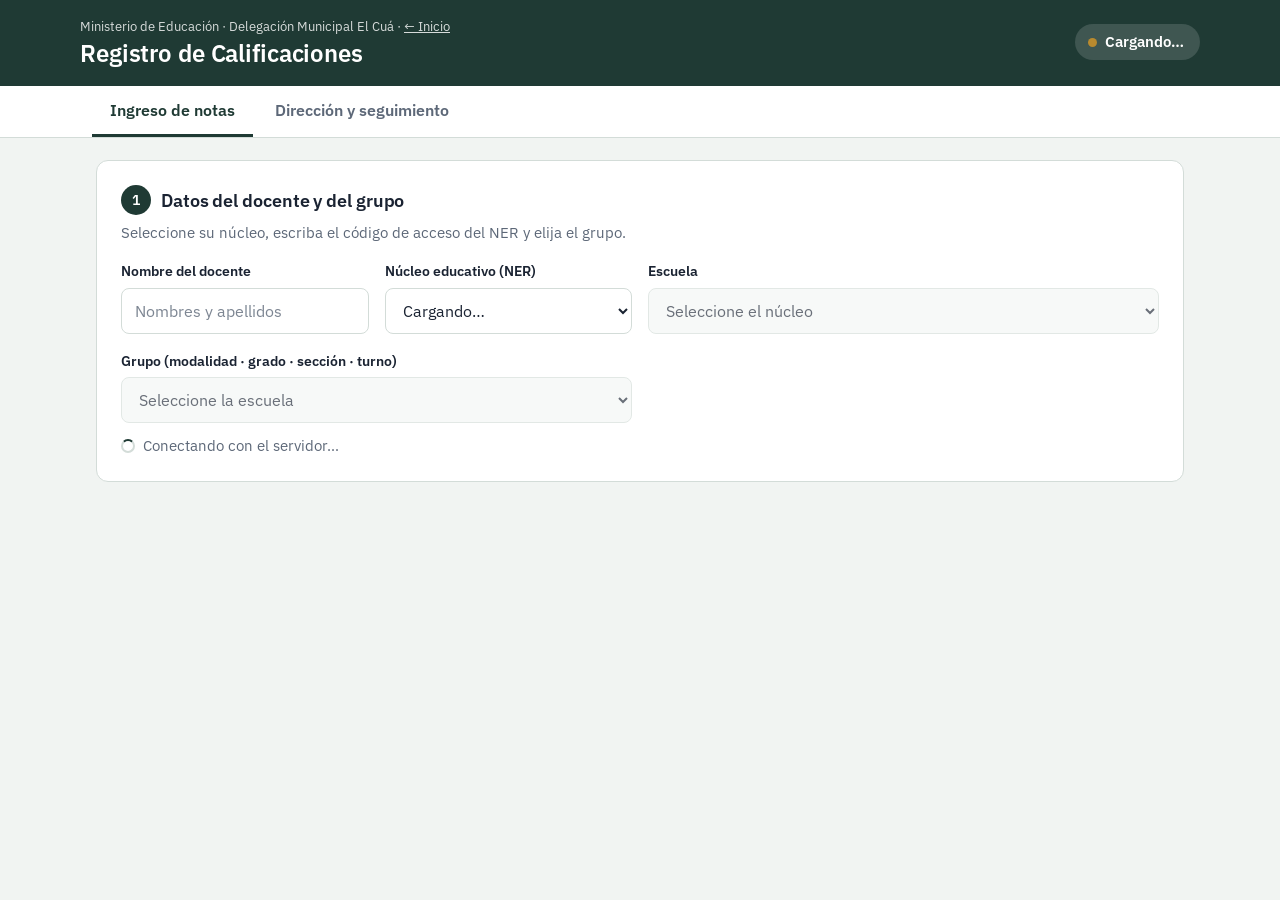
==== REGISTRO_NOTAS.html @ 8150e779 "Add files via upload" ====
<!DOCTYPE html>
<html lang="es">
<head>
<meta charset="UTF-8">
<meta name="viewport" content="width=device-width, initial-scale=1, viewport-fit=cover">
<title>Registro de Calificaciones</title>
<link rel="preconnect" href="https://fonts.googleapis.com">
<link rel="preconnect" href="https://fonts.gstatic.com" crossorigin>
<link href="https://fonts.googleapis.com/css2?family=IBM+Plex+Mono:wght@500;600&family=IBM+Plex+Sans:wght@400;500;600;700&display=swap" rel="stylesheet">
<link rel="stylesheet" href="tema.css">
<style>
  /* Los colores, botones, campos y tarjetas vienen de tema.css; aquí solo lo propio de esta página */
  nav.tabs{background:var(--card); border-bottom:1px solid var(--border); position:sticky; top:0; z-index:6;}
  nav.tabs .wrap{display:flex; gap:4px; padding:0 12px;}
  .tab{background:none; border:none; border-bottom:3px solid transparent; padding:12px 18px; min-height:var(--toque); font:inherit; font-size:1rem; font-weight:600;
       color:var(--muted); cursor:pointer; transition:color .15s ease, border-color .15s ease;}
  .tab:hover{color:var(--text);}
  .tab.on{color:var(--primary); border-bottom-color:var(--primary);}
  main{max-width:1120px; margin:0 auto; padding:22px 16px 80px;}
  .card-h{display:flex; justify-content:space-between; align-items:flex-start; gap:12px; flex-wrap:wrap; margin-bottom:16px;}
  .card h2{margin:0; font-size:1.15rem; font-weight:600; display:flex; align-items:center; gap:10px;}
  .paso{flex:none; display:inline-grid; place-items:center; width:30px; height:30px; border-radius:50%; background:var(--primary); color:var(--on-primary); font-size:.9rem; font-weight:600;}
  .sub{margin:6px 0 0; color:var(--muted); font-size:.95rem; max-width:70ch;}
  .grid{display:grid; grid-template-columns:repeat(auto-fit,minmax(230px,1fr)); gap:16px;}
  .span2, #boxEscuela{grid-column:span 2;}
  @media (max-width:640px){ .span2, #boxEscuela{grid-column:auto;} }
  .codigo{display:flex; gap:8px;}
  .codigo input{max-width:170px; font-family:var(--mono); letter-spacing:.2em; font-weight:600; text-align:center;}
  .info{margin-top:12px; font-size:.92rem; color:var(--muted); min-height:1em;}
  .barra-grupo{background:var(--primary-soft); border-left:4px solid var(--primary); border-radius:var(--radius-sm); padding:12px 16px; margin-bottom:14px; font-size:.98rem;}
  .barra-grupo b{font-weight:600;}

  /* Tabla de notas */
  .tablewrap{overflow-x:auto; -webkit-overflow-scrolling:touch; border:1px solid var(--border); border-radius:var(--radius-sm);}
  table.notas{width:100%; border-collapse:collapse; font-size:.9rem; table-layout:fixed;}
  table.notas col.c-n{width:42px;} table.notas col.c-name{width:250px;} table.notas col.c-g{width:78px;} table.notas col.c-p{width:70px;}
  table.notas thead th{background:var(--head); text-align:center; padding:10px 4px; border-bottom:1px solid var(--border); color:var(--muted);
    font-size:.74rem; font-weight:500; line-height:1.2; word-break:break-word; vertical-align:bottom;}
  table.notas thead th b{display:block; color:var(--text); font-size:.82rem; font-weight:700;}
  table.notas tbody td{padding:5px 4px; border-bottom:1px solid var(--line); text-align:center; vertical-align:middle; background:var(--card);}
  table.notas tbody tr:nth-child(even) td{background:var(--zebra);}
  table.notas tbody tr:hover td{background:var(--primary-soft);}
  .nombre-col{text-align:left !important; line-height:1.3; position:sticky; left:0; z-index:2; word-break:break-word; font-size:.9rem; font-weight:600; padding-left:8px !important;}
  .nombre-col span{color:var(--muted); font-weight:400;}
  thead th.nombre-col{z-index:3; text-align:left; background:var(--head) !important;}
  .num-col{color:var(--muted); font-size:.8rem; font-family:var(--mono);}
  .gi, .qs{display:block; width:100%; height:42px; margin:0; padding:0 2px; text-align:center; text-align-last:center; font-family:var(--mono); font-size:1rem; font-variant-numeric:tabular-nums;
    border:1.5px solid var(--border); border-radius:6px; background:var(--card); color:var(--text); -webkit-appearance:none; appearance:none; transition:border-color .15s ease, background .15s ease;}
  .gi:hover, .qs:hover{border-color:var(--primary);}
  .gi:focus, .qs:focus{outline:3px solid var(--primary-soft); outline-offset:0; border-color:var(--primary);}
  .gi.mod, .qs.mod{border-color:var(--gold); box-shadow:inset 0 -3px 0 var(--gold);}
  .gi.baja, .rv.baja{color:var(--danger); font-weight:700;}
  .gi.baja{background:var(--danger-bg); border-color:var(--danger);}
  .rv{display:inline-block; min-width:30px; font-family:var(--mono); font-weight:600;}
  .prom{font-family:var(--mono); font-weight:700;} .prom.baja{color:var(--danger);}
  .leyenda{display:flex; gap:18px; flex-wrap:wrap; font-size:.88rem; color:var(--muted); margin:0 0 12px;}
  .leyenda i{display:inline-block; width:16px; height:12px; border-radius:3px; vertical-align:-1px; margin-right:6px; border:1px solid var(--border);}
  @media (max-width:640px){
    .gi, .qs{font-size:16px; height:46px;}
    main{padding:14px 10px 70px;}
  }
  @media (max-width:600px){
    table.notas, table.notas thead, table.notas tbody, table.notas tr, table.notas td{display:block; width:auto;}
    table.notas col{display:none;}
    table.notas thead{position:absolute; left:-9999px; top:-9999px;}
    .tablewrap{border:none; overflow:visible;}
    table.notas tbody tr{border:1px solid var(--border); border-radius:var(--radius-sm); padding:12px 14px; margin-bottom:12px; background:var(--card);}
    table.notas tbody tr td{background:transparent !important;}
    table.notas tbody td{display:flex; justify-content:space-between; align-items:center; gap:10px; border:none; padding:6px 0; text-align:right;}
    table.notas tbody td::before{content:attr(data-label); font-weight:600; color:var(--muted); font-size:.85rem; text-align:left;}
    .nombre-col{position:static; padding:0 0 10px !important; margin-bottom:6px; border-bottom:1px solid var(--line) !important; font-size:1rem; display:block !important;}
    .nombre-col::before, .num-col{display:none !important;}
    .gi, .qs{width:130px;}
  }

  /* Barra de guardado: queda a la vista mientras se digita */
  .acciones{display:flex; justify-content:space-between; align-items:center; gap:12px; flex-wrap:wrap; position:sticky; bottom:0; z-index:5;
    margin:18px -24px 0; padding:14px 24px calc(14px + env(safe-area-inset-bottom,0px)); background:var(--card); border-top:1px solid var(--border);
    box-shadow:0 -8px 18px rgba(0,0,0,.06);}
  @media (max-width:640px){ .acciones{margin:16px -16px 0; padding:12px 16px calc(12px + env(safe-area-inset-bottom,0px));} .acciones .btn{flex:1;} }
  .fila{display:flex; gap:8px; flex-wrap:wrap; align-items:center;}
  .stats{display:grid; grid-template-columns:repeat(auto-fit,minmax(190px,1fr)); gap:12px; margin:18px 0;}
  .stat{background:var(--head); border:1px solid var(--border); border-left:4px solid var(--primary); border-radius:var(--radius-sm); padding:14px 16px;}
  .stat b{display:block; font-family:var(--mono); font-size:1.7rem; font-weight:600; line-height:1.15;}
  .stat span{font-size:.9rem; color:var(--muted);}
  .stat.clic{cursor:pointer; transition:border-color .15s ease;} .stat.clic:hover{border-color:var(--gold);}
  .stat.alerta{border-left-color:var(--gold);} .stat.alerta b{color:var(--warn);}
  .empty{padding:32px 12px; text-align:center; color:var(--muted); font-size:.98rem;}
  .spin{display:inline-block; width:14px; height:14px; border:2px solid var(--border); border-top-color:var(--primary); border-radius:50%;
    animation:g .7s linear infinite; vertical-align:-2px; margin-right:8px;}
  @keyframes g{to{transform:rotate(360deg)}}
  .lista{overflow-x:auto; border:1px solid var(--border); border-radius:var(--radius-sm); margin-top:12px;}
  .lista table{width:100%; border-collapse:collapse; font-size:.92rem;}
  .lista th{background:var(--head); text-align:left; padding:11px 12px; border-bottom:1px solid var(--border); color:var(--muted); font-size:.85rem; font-weight:600; white-space:nowrap;}
  .lista td{padding:12px; border-bottom:1px solid var(--line); vertical-align:middle;}
  .lista tr.clic{cursor:pointer;} .lista tr.clic:hover td{background:var(--primary-soft);}
  .bar{height:8px; background:var(--line); border-radius:4px; overflow:hidden; min-width:100px;}
  .bar i{display:block; height:100%; background:var(--primary); border-radius:4px;}
  .chip{font-size:.8rem; font-weight:600; padding:3px 10px; border-radius:999px; white-space:nowrap; border:1px solid;}
  .chip.ok{color:var(--ok); background:var(--ok-bg); border-color:transparent;}
  .chip.pend{color:var(--muted); border-color:var(--border);}
  .check{display:flex; align-items:center; gap:8px; font-size:.95rem; color:var(--muted); font-weight:500; margin:0;}
  .check input{width:20px; height:20px; min-height:0; accent-color:var(--primary);}
  .tag{font-style:normal; font-size:.74rem; font-weight:700; color:var(--warn); background:var(--warn-bg); border-radius:999px; padding:2px 8px; margin-left:6px; white-space:nowrap;}
  .lnk{background:none; border:none; color:var(--danger); font-size:.82rem; cursor:pointer; padding:0 0 0 6px; text-decoration:underline; font-family:inherit;}
  table.notas tbody tr.ag td{background:var(--warn-bg) !important;}
  table.notas tbody tr.ret td{background:var(--head) !important; color:var(--muted);}
  table.notas tbody tr.ret .nombre-col{text-decoration:line-through; text-decoration-color:var(--muted);}
  .tag.ret{color:var(--muted); background:var(--line); text-decoration:none; display:inline-block;}
  .lnk.ret{color:var(--primary);}
  .chip.gris{color:var(--muted); background:var(--line); border-color:transparent;}
  .chip.warn{color:var(--warn); background:var(--warn-bg); border-color:transparent;}
  .sub-h{margin:18px 0 6px; font-size:1rem; font-weight:600;}
  .agregar{margin-top:18px; border-top:1px solid var(--line); padding-top:16px;}
  .form-agregar{margin-top:12px; border:1px solid var(--border); border-radius:var(--radius-sm); padding:16px; background:var(--head);}
  .form-agregar .grid{grid-template-columns:repeat(auto-fit,minmax(170px,1fr));}
</style>
</head>
<body>
<div class="banda">
  <div class="wrap">
    <div>
      <small>Ministerio de Educación · Delegación Municipal El Cuá · <a href="index.html" style="color:inherit">← Inicio</a></small>
      <h1>Registro de Calificaciones</h1>
    </div>
    <div class="corte" id="corteBadge">Cargando…</div>
  </div>
</div>
<nav class="tabs">
  <div class="wrap">
    <button class="tab on" data-vista="docente">Ingreso de notas</button>
    <button class="tab" data-vista="direccion">Dirección y seguimiento</button>
  </div>
</nav>

<main>
  <!-- ================= DOCENTE ================= -->
  <section id="vistaDocente">
    <div class="card">
      <div class="card-h"><div><h2><span class="paso">1</span>Datos del docente y del grupo</h2>
        <p class="sub" id="subtitulo">Seleccione su núcleo, escriba el código de acceso del NER y elija el grupo.</p></div></div>
      <div class="grid">
        <div>
          <label for="docente">Nombre del docente</label>
          <input type="text" id="docente" placeholder="Nombres y apellidos" autocomplete="name">
        </div>
        <div>
          <label for="nucleo">Núcleo educativo (NER)</label>
          <select id="nucleo"><option value="">Cargando…</option></select>
        </div>
        <div id="boxCodigo" hidden>
          <label for="codigo">Código de acceso del NER</label>
          <div class="codigo">
            <input type="password" id="codigo" inputmode="numeric" autocomplete="off" maxlength="12">
            <button class="btn" id="btnCodigo">Entrar</button>
          </div>
        </div>
        <div id="boxEscuela">
          <label for="escuela">Escuela</label>
          <select id="escuela" disabled><option value="">Seleccione el núcleo</option></select>
        </div>
        <div class="span2">
          <label for="grupo">Grupo (modalidad · grado · sección · turno)</label>
          <select id="grupo" disabled><option value="">Seleccione la escuela</option></select>
        </div>
      </div>
      <div class="info" id="loadmsg"></div>
    </div>

    <div class="card" id="tablaCard" hidden>
      <div class="card-h"><div><h2><span class="paso">2</span>Calificaciones</h2>
        <p class="sub">Puede volver a este grupo y modificar las notas cuando lo necesite. Solo se guardan las casillas que usted cambie.</p></div></div>
      <div class="msg warn" id="avisoCerrado" hidden>El registro de notas de este NER está cerrado. Puede ver las notas, pero no modificarlas. Para cambiar algo, comuníquese con estadística municipal.</div>
      <div class="barra-grupo" id="resumenGrupo"></div>
      <div class="leyenda"><span><i style="border-color:var(--warn);box-shadow:inset 0 -2px 0 var(--warn)"></i>Cambio sin guardar</span><span><i style="background:var(--danger-bg);border-color:var(--danger)"></i>Nota menor a 60</span><span><i style="background:var(--warn-bg)"></i>Estudiante agregado (no está en el padrón)</span><span><i style="background:var(--line)"></i>Retirado</span><span>Enter: pasar al siguiente estudiante</span></div>
      <div id="tablaDocente"></div>
      <div class="acciones">
        <span class="muted" id="statusText"></span>
        <div class="fila"><button class="btn sec" id="btnPdf">Descargar PDF</button><button class="btn" id="btnGuardar">Guardar notas</button></div>
      </div>
      <div id="saveMsg"></div>
      <div class="form-agregar" id="formRetiro" hidden>
        <h2 style="font-size:.95rem;margin:0 0 4px;">Retirar estudiante: <span id="retNombre"></span></h2>
        <p class="sub" style="margin:0 0 12px;">Solo se puede retirar a estudiantes sin notas en este corte. El retiro queda registrado para estadística con la fecha y hora del sistema.</p>
        <div class="grid">
          <div><label for="retCausa">Causa de retiro *</label><select id="retCausa"></select></div>
          <div><label for="retFecha">Fecha de retiro *</label><input type="date" id="retFecha"></div>
          <div><label>Fecha y hora de registro</label><input type="text" id="retAhora" disabled></div>
        </div>
        <div class="fila" style="margin-top:12px;">
          <button class="btn sm" id="btnConfirmarRetiro">Confirmar retiro</button>
          <button class="btn sec sm" id="btnCancelarRetiro">Cancelar</button>
        </div>
        <div id="retiroMsg"></div>
      </div>
      <div class="agregar">
        <button class="btn sec sm" id="btnMostrarAgregar">Agregar estudiante que no aparece en la lista</button>
        <div class="form-agregar" id="formAgregar" hidden>
          <p class="sub" style="margin:0 0 12px;">Use esta opción solo si el estudiante asiste a este grupo y no aparece en el padrón. No necesita código de persona: estadística lo anota al imprimir. Se guarda de inmediato y luego puede digitar sus notas en la tabla.</p>
          <div class="grid">
            <div><label for="nN1">Nombre 1 *</label><input type="text" id="nN1" autocomplete="off"></div>
            <div><label for="nN2">Nombre 2</label><input type="text" id="nN2" autocomplete="off"></div>
            <div><label for="nA1">Apellido 1 *</label><input type="text" id="nA1" autocomplete="off"></div>
            <div><label for="nA2">Apellido 2</label><input type="text" id="nA2" autocomplete="off"></div>
          </div>
          <div class="fila" style="margin-top:12px;">
            <button class="btn sm" id="btnAgregar">Agregar al grupo</button>
            <button class="btn sec sm" id="btnCancelarAgregar">Cancelar</button>
          </div>
          <div id="agregarMsg"></div>
        </div>
      </div>
    </div>
  </section>

  <!-- ================= DIRECCIÓN ================= -->
  <section id="vistaDireccion" hidden>
    <div class="card" id="loginCard">
      <div class="card-h"><div><h2>Acceso de dirección y estadística</h2>
        <p class="sub">Cada director consulta el avance y las notas de las escuelas de su núcleo.</p></div></div>
      <div class="grid" style="max-width:460px;">
        <div><label for="adminUser">Usuario</label><input type="text" id="adminUser" autocomplete="username" autocapitalize="none"></div>
        <div><label for="adminPass">Contraseña</label><input type="password" id="adminPass" autocomplete="current-password"></div>
      </div>
      <div class="fila" style="margin-top:14px;">
        <button class="btn" id="btnLogin">Entrar</button>
        <span class="muted" id="loginMsg"></span>
      </div>
    </div>

    <div id="panel" hidden>
      <div class="card">
        <div class="card-h">
          <div><h2 id="panelTitulo">Avance de digitación</h2><p class="sub" id="panelSub"></p></div>
          <div class="fila">
            <button class="btn sec sm" id="btnPermisos" hidden>Periodo y permisos</button>
            <button class="btn sec sm" id="btnMatricula" hidden>Cargar matrícula</button>
            <button class="btn sec sm" id="btnClaves" hidden>Claves de los NER</button>
            <button class="btn sec sm" id="btnRefrescar">Actualizar</button>
            <button class="btn sec sm" id="btnLogout">Cerrar sesión</button>
          </div>
        </div>
        <div class="grid">
          <div><label for="fAnio">Año</label>
            <select id="fAnio"><option value="2026">2026</option><option value="2027">2027</option><option value="2028">2028</option></select></div>
          <div><label for="fCorte">Corte</label>
            <select id="fCorte"><option value="I">I Corte</option><option value="II">II Corte</option><option value="III">III Corte</option><option value="IV">IV Corte</option></select></div>
          <div><label for="fNucleo">Núcleo</label><select id="fNucleo"></select></div>
          <div><label for="fEscuela">Escuela</label><select id="fEscuela"></select></div>
        </div>
        <div class="stats" id="stats"></div>
        <div class="fila">
          <button class="btn" id="btnPadron">Descargar notas (Excel)</button>
          <label class="check"><input type="checkbox" id="chkPendientes"> Incluir grupos pendientes en blanco</label>
          <span class="muted" id="exportMsg"></span>
        </div>
        <div class="lista" id="listaPanel"><p class="empty">Cargando…</p></div>
      </div>

      <div class="card" id="agregadosCard" hidden>
        <div class="card-h">
          <div><h2>Estudiantes agregados por docentes</h2><p class="sub">No aparecen en el padrón oficial. Verifique cada caso y, si corresponde, actualice el padrón en el SIGEE.</p></div>
          <button class="btn sec sm" id="btnCerrarAg">Cerrar</button>
        </div>
        <div class="lista" id="listaAgregados"></div>
      </div>

      <div class="card" id="retiradosCard" hidden>
        <div class="card-h">
          <div><h2>Estudiantes retirados</h2><p class="sub">Incluye los retiros registrados en esta página y, si está conectada, en la página de retiros.</p></div>
          <button class="btn sec sm" id="btnCerrarRet">Cerrar</button>
        </div>
        <div class="lista" id="listaRetirados"></div>
      </div>

      <div class="card" id="permisosCard" hidden>
        <div class="card-h">
          <div><h2>Periodo de trabajo y permisos</h2><p class="sub">Elija el corte y el año que van a digitar los docentes, y quién puede registrar notas. Al bloquear un NER, sus docentes pueden ver sus notas pero ya no modificarlas.</p></div>
          <button class="btn sec sm" id="btnCerrarPermisos">Cerrar</button>
        </div>
        <h3 class="sub-h">Corte y año de trabajo</h3>
        <p class="muted" id="periodoActual"></p>
        <div class="fila">
          <div><label for="pCorte">Corte</label><select id="pCorte"><option value="I">I Corte</option><option value="II">II Corte</option><option value="III">III Corte</option><option value="IV">IV Corte</option></select></div>
          <div><label for="pAnio">Año</label><select id="pAnio"><option value="2026">2026</option><option value="2027">2027</option><option value="2028">2028</option></select></div>
          <div style="align-self:flex-end"><button class="btn" id="btnActivar">Activar este periodo</button></div>
        </div>
        <div id="periodoMsg"></div>
        <h3 class="sub-h">Quién puede registrar notas</h3>
        <div class="fila"><button class="btn sec sm" id="btnAbrirTodos">Permitir a todos los NER</button><button class="btn sec sm" id="btnBloquearTodos">Bloquear a todos los NER</button></div>
        <div class="lista" id="listaPermisos"></div>
      </div>

      <div class="card" id="matriculaCard" hidden>
        <div class="card-h">
          <div><h2>Cargar matrícula desde Excel</h2><p class="sub">Suba el Excel de matrícula (el que baja del SIGEE o el de la hoja MA). Elija a qué año y corte pertenece, revise el resumen y cárguelo. No toca las notas ya registradas.</p></div>
          <button class="btn sec sm" id="btnCerrarMatricula">Cerrar</button>
        </div>
        <div class="fila">
          <div><label for="mAnio">Año</label><select id="mAnio"><option value="2026">2026</option><option value="2027">2027</option><option value="2028">2028</option></select></div>
          <div><label for="mCorte">Corte</label><select id="mCorte"><option value="I">I Corte</option><option value="II">II Corte</option><option value="III">III Corte</option><option value="IV">IV Corte</option></select></div>
          <div><label for="mArchivo">Archivo Excel (.xlsx)</label><input type="file" id="mArchivo" accept=".xlsx"></div>
        </div>
        <div id="matriculaInfo"></div>
        <div class="fila" style="margin-top:12px"><button class="btn" id="btnSubirMatricula" hidden>Cargar a la base de datos</button></div>
      </div>

      <div class="card" id="clavesCard" hidden>
        <div class="card-h">
          <div><h2>Claves de los NER</h2><p class="sub">Cada NER tiene una sola clave: la usan sus docentes para digitar notas y su director para ver el avance. Al cambiarla, las dos entradas usan la nueva (puede tardar hasta 30 segundos). Entre 4 y 20 letras o números, sin espacios.</p></div>
          <button class="btn sec sm" id="btnCerrarClaves">Cerrar</button>
        </div>
        <div class="lista" id="listaClaves"></div>
      </div>

      <div class="card" id="detalleCard" hidden>
        <div class="card-h">
          <div><h2 id="detalleTitulo"></h2><p class="sub" id="detalleResumen"></p></div>
          <div class="fila" id="detalleBotones"></div>
        </div>
        <div id="tablaDetalle"></div>
        <div id="detalleMsg"></div>
      </div>
    </div>
  </section>
</main>

<script>
(function(){
'use strict';
// ============================================================
//  URL del Apps Script (Implementar > Aplicación web, termina en /exec)
// ============================================================
const API_URL = 'https://yujtvrmgppjbzafckqml.supabase.co/functions/v1/api';

// ============================================================
//  Utilidades
// ============================================================
const el = id => document.getElementById(id);
const esc = s => String(s == null ? '' : s).replace(/[&<>"']/g, c => ({'&':'&amp;','<':'&lt;','>':'&gt;','"':'&quot;',"'":'&#39;'}[c]));
const norm = s => String(s || '').normalize('NFD').replace(/[̀-ͯ]/g, '').toUpperCase().trim();
const spin = t => `<span class="spin"></span>${esc(t)}`;
const fechaTxt = ms => ms ? new Date(ms).toLocaleString('es-NI', {day:'2-digit', month:'2-digit', year:'numeric', hour:'2-digit', minute:'2-digit'}) : '';
const LS = {
  get(k){ try{ return JSON.parse(localStorage.getItem(k)); }catch(e){ return null; } },
  set(k, v){
    try{ localStorage.setItem(k, JSON.stringify(v)); }
    catch(e){
      try{ Object.keys(localStorage).filter(x => x.indexOf('rdc_esc_') === 0).forEach(x => localStorage.removeItem(x));
           localStorage.setItem(k, JSON.stringify(v)); }catch(e2){}
    }
  },
  del(k){ try{ localStorage.removeItem(k); }catch(e){} }
};
const SS = {
  get(k){ try{ return JSON.parse(sessionStorage.getItem(k)); }catch(e){ return null; } },
  set(k, v){ try{ sessionStorage.setItem(k, JSON.stringify(v)); }catch(e){} },
  del(k){ try{ sessionStorage.removeItem(k); }catch(e){} }
};

async function api(action, payload, intentos){
  intentos = intentos == null ? 1 : intentos;
  let res;
  try{
    res = await fetch(API_URL, {method:'POST', headers:{'Content-Type':'text/plain;charset=utf-8'},
      body: JSON.stringify(Object.assign({action}, payload || {}))});
  }catch(e){
    if (intentos > 0){ await new Promise(r => setTimeout(r, 1200)); return api(action, payload, intentos - 1); }
    throw new Error('Sin conexión a internet o el servidor no responde.');
  }
  const data = await res.json();
  if (data && data.error) throw new Error(data.error);
  return data;
}

function idGrupo(estab, prog, mod, niv, sec, turno){
  return [estab, prog, mod, niv, sec, turno].join('_').toLowerCase()
    .normalize('NFD').replace(/[̀-ͯ]/g, '').replace(/[^a-z0-9]+/g, '-').replace(/(^-|-$)/g, '');
}
function setOptions(sel, items, placeholder){
  sel.innerHTML = (placeholder != null ? `<option value="">${esc(placeholder)}</option>` : '') +
    items.map(o => `<option value="${esc(o.value)}">${esc(o.label)}</option>`).join('');
}

// ============================================================
//  Plan de estudios (CLASES_ACTUALIZADAS.xlsx)
//  I semestre = I y II corte · II semestre = III y IV corte
//  col = columna del padrón impreso donde se escribe la asignatura
// ============================================================
const MATERIAS = {
  MAT:{l:'Matemática', x:'MAT'}, LYL:{l:'Lengua y Literatura', x:'LYL'}, INGLES:{l:'Inglés', x:'INGLES'},
  EEFF:{l:'Educación Física', x:'EEFF', q:1},
  AEP:{l:'Aprender, Emprender, Prosperar', x:'AEP', q:1}, CMM:{l:'Conociendo mi Mundo', x:'CMM', q:1},
  CCNN:{l:'Ciencias Naturales', x:'CCNN'}, CCSS:{l:'Ciencias Sociales', x:'CCSS'},
  QUIMICA:{l:'Química', x:'QUIMICA'}, FISICA:{l:'Física', x:'FISICA'}, BIOLOGIA:{l:'Biología', x:'BIOLOGIA'},
  HIST:{l:'Historia', x:'HIST'}, GEOGRAFIA:{l:'Geografía', x:'GEOGRAFIA'}, SOCIOLOGIA:{l:'Sociología', x:'SOCIOLOGIA'},
  ECONOMIA:{l:'Economía', x:'ECONOMIA'}, FILO:{l:'Filosofía', x:'FILO'}, VP:{l:'Vocación Productiva', x:'VP'},
  TAC:{l:'Talleres de Arte y Cultura', x:'TAC', q:1}, CV:{l:'Creciendo en Valores', x:'CV', q:1},
  DDM:{l:'Derechos y Dignidad de las Mujeres', x:'DDM', q:1}, EMPPROS:{l:'Emprendo y Prospero', x:'EMP Y PROS', q:1},
  AFPT:{l:'AFTP', x:'AFTP'}, MEDAMB:{l:'Medio Ambiente', x:'MED AMB'},
  VAL:{l:'Valoración de los Aprendizajes', x:'VAL. APRENDI', q:1},
  // Bachillerato comunitario de JyA
  GEONIC:{l:'Geografía de Nicaragua', x:'GEO NIC', col:'GEOGRAFIA'}, HISNIC:{l:'Historia de Nicaragua', x:'HIST NIC', col:'HIST'},
  QUIMINO:{l:'Química Inorgánica', x:'QUIM INORG', col:'QUIMICA'}, GEOCONT:{l:'Geografía de los Continentes', x:'GEO CONT', col:'GEOGRAFIA'},
  HISUNIV:{l:'Historia Universal', x:'HIST UNIV', col:'HIST'}, QUIMORG:{l:'Química Orgánica', x:'QUIM ORG', col:'QUIMICA'},
  FIS1:{l:'Física I', x:'FISICA I', col:'FISICA'}, FIS2:{l:'Física II', x:'FISICA II', col:'FISICA'},
  FILOSOC:{l:'Filosofía y Sociología', x:'FILO Y SOC', col:'FILO'}
};
const W = s => s.split(' ');
const IGUAL = s => [W(s), W(s)];
const PLAN_ENCUENTRO = {
  SEPTIMO:[W('MAT LYL INGLES CCSS DDM EMPPROS'), W('MAT LYL CCNN CCSS DDM EMPPROS')],
  OCTAVO: [W('MAT LYL CCNN CCSS DDM EMPPROS'),   W('MAT LYL INGLES CCSS DDM EMPPROS')],
  NOVENO: [W('MAT LYL INGLES CCSS DDM EMPPROS'), W('MAT LYL CCNN CCSS DDM EMPPROS')],
  DECIMO: [W('MAT LYL CCSS QUIMICA DDM EMPPROS'), W('MAT LYL INGLES FISICA DDM EMPPROS')],
  UNDECIMO:[W('MAT LYL INGLES BIOLOGIA DDM EMPPROS'), W('MAT LYL CCSS FISICA DDM EMPPROS')]
};
const CAMPO_BASICA = [W('MAT LYL INGLES CCNN GEOGRAFIA VP TAC DDM'), W('MAT LYL INGLES HIST VP TAC DDM')];
const PLAN_CAMPO = {
  SEPTIMO:CAMPO_BASICA, OCTAVO:CAMPO_BASICA, NOVENO:CAMPO_BASICA,
  DECIMO:  [W('MAT LYL INGLES QUIMICA GEOGRAFIA VP DDM'),  W('MAT LYL INGLES FISICA ECONOMIA VP DDM')],
  UNDECIMO:[W('MAT LYL INGLES BIOLOGIA SOCIOLOGIA VP DDM'), W('MAT LYL INGLES FISICA FILO VP DDM')]
};
const PLAN_REGULAR = {
  SEPTIMO:IGUAL('MAT LYL INGLES EEFF AEP CCNN CCSS TAC CV DDM'),
  OCTAVO: IGUAL('MAT LYL INGLES EEFF AEP CCNN CCSS TAC CV DDM'),
  NOVENO: IGUAL('MAT LYL INGLES EEFF AEP CCNN CCSS TAC CV DDM'),
  DECIMO: IGUAL('MAT LYL INGLES EEFF AEP CCSS QUIMICA FISICA CV DDM'),
  UNDECIMO:IGUAL('MAT LYL INGLES EEFF AEP CCSS FISICA BIOLOGIA CV DDM')
};
const PRIM_BASICA = 'MAT LYL INGLES EEFF AEP CCNN CCSS TAC CV DDM';
const PLAN_PRIMARIA = {
  PRIMERO:[W('MAT LYL INGLES EEFF AEP TAC CV DDM'), W('MAT LYL INGLES EEFF AEP CMM TAC CV DDM')],
  SEGUNDO:IGUAL('MAT LYL INGLES EEFF AEP CMM TAC CV DDM'),
  TERCERO:IGUAL(PRIM_BASICA), CUARTO:IGUAL(PRIM_BASICA), QUINTO:IGUAL(PRIM_BASICA), SEXTO:IGUAL(PRIM_BASICA),
  'III CICLO':IGUAL(PRIM_BASICA)                        // Primaria extraedad
};
const PLAN_COMUNITARIA = [W('MAT LYL CCNN DDM'), W('MAT LYL CCSS AFPT DDM')];   // I y II ciclo, y alfabetización
const PLAN_III_CICLO = {'GRUPO A':IGUAL('MAT LYL INGLES DDM'), 'GRUPO B':IGUAL('MAT LYL CCNN CCSS')};
const PLAN_IV_CICLO  = {'GRUPO A':IGUAL('MAT LYL INGLES DDM'), 'GRUPO B':IGUAL('MAT LYL QUIMICA FISICA BIOLOGIA ECONOMIA SOCIOLOGIA FILO')};
const PLAN_BACH = {
  '1ERO':[W('MAT LYL GEONIC CCNN INGLES DDM'), W('MAT LYL HISNIC QUIMINO INGLES DDM')],
  '2DO': [W('MAT LYL GEOCONT QUIMORG INGLES DDM'), W('MAT LYL HISUNIV FIS1 INGLES')],
  '3ERO':[W('MAT LYL GEOGRAFIA FIS2 INGLES'), W('MAT LYL FILOSOC BIOLOGIA INGLES')]
};
const NIV_BACH = {'1RO':'1ERO','1ERO':'1ERO','PRIMERO':'1ERO','2DO':'2DO','SEGUNDO':'2DO','3RO':'3ERO','3ERO':'3ERO','TERCERO':'3ERO'};

const ESCALA = ['AI','AF','AS','AA'];        // Aprendizaje Iniciado / en Formación / Satisfactorio / Avanzado
const ESCALA_PRE = ['AP','AA'];              // Aprendizaje en Proceso / Alcanzado

function tipoDe(mod){
  const m = norm(mod);
  if (m.indexOf('PREESCOLAR') >= 0 || m === 'EDUCACION TEMPRANA') return 'PRE';
  if (m === 'PRIMARIA COMUNITARIA JYA' || m === 'ALFABETIZACION') return 'COM';
  if (m.indexOf('PRIM') === 0) return 'PRIM';
  return 'SEC';
}
function esCuali(code, tipo, niv){
  if (tipo === 'PRE') return true;
  if (tipo === 'PRIM' && ['PRIMERO','SEGUNDO'].indexOf(norm(niv)) >= 0) return true;
  return !!(MATERIAS[code] && MATERIAS[code].q);
}
function planDe(mod, niv, corte){
  const tipo = tipoDe(mod), m = norm(mod), n = norm(niv);
  const sem = (corte === 'I' || corte === 'II') ? 0 : 1;
  let par;
  if (tipo === 'PRE') par = IGUAL('VAL');
  else if (tipo === 'COM') par = PLAN_COMUNITARIA;
  else if (tipo === 'PRIM') par = PLAN_PRIMARIA[n] || IGUAL(PRIM_BASICA);
  else if (m === 'III CICLO') par = PLAN_III_CICLO[n] || PLAN_III_CICLO['GRUPO A'];
  else if (m === 'IV CICLO') par = PLAN_IV_CICLO[n] || PLAN_IV_CICLO['GRUPO A'];
  else if (m === 'BACHILLERATO COMUNITARIO DE JYA') par = PLAN_BACH[NIV_BACH[n]] || PLAN_BACH['3ERO'];
  else if (m === 'SECUNDARIA EN EL CAMPO') par = PLAN_CAMPO[n] || PLAN_CAMPO.SEPTIMO;
  else if (m === 'SECUNDARIA REGULAR') par = PLAN_REGULAR[n] || PLAN_REGULAR.SEPTIMO;
  else par = PLAN_ENCUENTRO[n] || PLAN_ENCUENTRO.SEPTIMO;
  return planDeCodigos(par[sem], mod, niv);
}
function planDeCodigos(codes, mod, niv){
  const tipo = tipoDe(mod);
  const materias = codes.map(c => ({code:c, l:(MATERIAS[c] || {l:c}).l, x:(MATERIAS[c] || {x:c}).x, q:esCuali(c, tipo, niv)}));
  return {tipo, materias, escala: tipo === 'PRE' ? ESCALA_PRE : ESCALA, prom: materias.some(s => !s.q)};
}

const ORD_PROG = ['EDUCACION INICIAL','PRIMARIA','SECUNDARIA','EDUCACION ESPECIAL','ALFABETIZACION'];
const ORD_NIV = ['PRIMERO','SEGUNDO','TERCERO','CUARTO','QUINTO','SEXTO','I CICLO','II CICLO','III CICLO','SEPTIMO','OCTAVO','NOVENO','DECIMO','UNDECIMO','GRUPO A','GRUPO B','1ERO','1RO','2DO','3ERO','3RO','SIN NIVEL'];
const ORD_TURNO = ['MATUTINO','VESPERTINO','NOCTURNO','SABATINO','DOMINICAL'];
const idxOr = (arr, v) => { const i = arr.indexOf(norm(v)); return i < 0 ? 99 : i; };
function cmpGrupo(a, b){
  return idxOr(ORD_PROG, a.programa) - idxOr(ORD_PROG, b.programa) || String(a.modalidad).localeCompare(b.modalidad)
    || idxOr(ORD_NIV, a.nivel) - idxOr(ORD_NIV, b.nivel) || String(a.seccion).localeCompare(b.seccion)
    || idxOr(ORD_TURNO, a.turno) - idxOr(ORD_TURNO, b.turno);
}
// Orden alfabético por nombre: primer nombre, segundo nombre, apellidos
const claveEst = s => norm([s.n1, s.n2, s.a1, s.a2].join(' '));
const cmpEst = (a, b) => claveEst(a).localeCompare(claveEst(b), 'es');
const apellidos = s => [s.a1, s.a2].filter(Boolean).join(' ');
const nombres = s => [s.n1, s.n2].filter(Boolean).join(' ');
const grupoTxt = g => `${g.modalidad} · ${g.nivel} "${g.seccion}" · ${g.turno}`;

// ============================================================
//  Tabla de notas
// ============================================================
function promedio(plan, vals){
  const nums = plan.materias.filter(s => !s.q).map(s => parseFloat(vals[s.code])).filter(n => !isNaN(n));
  return nums.length ? Math.round(nums.reduce((a, b) => a + b, 0) / nums.length * 10) / 10 : '';
}

/** valores: {cp:{code:val}} (se modifica) · tocados: {cp:{code:val}} casillas cambiadas */
function renderNotas(cont, plan, estudiantes, valores, editable, onChange, tocados){
  const subs = plan.materias;
  tocados = tocados || {};
  let h = '<div class="tablewrap"><table class="notas"><colgroup><col class="c-n"><col class="c-name">' +
    '<col class="c-g">'.repeat(subs.length) + (plan.prom ? '<col class="c-p">' : '') + '</colgroup><thead><tr>' +
    '<th class="num-col">N.º</th><th class="nombre-col">Estudiante<br><span>Nombres y apellidos</span></th>' +
    subs.map(s => `<th title="${esc(s.l)}"><b>${esc(s.x === 'VAL. APRENDI' ? 'VAL' : s.x)}</b>${esc(s.l === s.x ? '' : s.l)}</th>`).join('') +
    (plan.prom ? '<th><b>PROM.</b></th>' : '') + '</tr></thead><tbody>';
  const opts = ['<option value="">—</option>'].concat(plan.escala.map(o => `<option>${o}</option>`)).join('');
  estudiantes.forEach((s, i) => {
    const v = valores[s.cp] || (valores[s.cp] = {});
    const t = tocados[s.cp] || {};
    const sinNotas = subs.every(sub => v[sub.code] == null || v[sub.code] === '');
    h += `<tr class="${s.ag ? 'ag' : ''}${s.ret ? ' ret' : ''}"><td class="num-col">${i + 1}</td><td class="nombre-col">${esc(nombres(s))} <span>${esc(apellidos(s))}</span>` +
      (s.ag ? `<em class="tag" title="Agregado por el docente; no está en el padrón">Agregado ${esc(cpAgregado(s.cp))}</em>${editable && onChange ? `<button class="lnk" data-quitar="${esc(s.cp)}">Quitar</button>` : ''}` : '') +
      (s.ret ? `<br><em class="tag ret">Retirado · ${esc(s.ret[0])} · ${esc(s.ret[1])}</em>` : '') +
      (!s.ret && !s.ag && editable && onChange ? `<button class="lnk ret" data-retirar="${esc(s.cp)}"${sinNotas ? '' : ' hidden'}>Retirar</button>` : '') + '</td>';
    if (s.ret){
      h += subs.map(sub => `<td data-label="${esc(sub.l)}"><span class="rv">—</span></td>`).join('') + (plan.prom ? '<td data-label="Promedio"></td>' : '') + '</tr>';
      return;
    }
    subs.forEach(sub => {
      const val = v[sub.code] == null ? '' : String(v[sub.code]);
      const baja = !sub.q && val !== '' && Number(val) < 60;
      const mod = sub.code in t ? ' mod' : '';
      h += `<td data-label="${esc(sub.l)}">`;
      if (!editable) h += `<span class="rv${baja ? ' baja' : ''}">${val === '' ? '—' : esc(val)}</span>`;
      else if (sub.q) h += `<select class="qs${mod}" data-cp="${esc(s.cp)}" data-c="${sub.code}">${opts.replace(`<option>${val}</option>`, `<option selected>${val}</option>`)}</select>`;
      else h += `<input class="gi${baja ? ' baja' : ''}${mod}" inputmode="numeric" maxlength="3" autocomplete="off" data-cp="${esc(s.cp)}" data-c="${sub.code}" value="${esc(val)}">`;
      h += '</td>';
    });
    if (plan.prom){
      const p = promedio(plan, v);
      h += `<td data-label="Promedio" class="prom${p !== '' && p < 60 ? ' baja' : ''}" data-p="${esc(s.cp)}">${p}</td>`;
    }
    h += '</tr>';
  });
  if (!estudiantes.length) h += `<tr><td colspan="${subs.length + 3}"><div class="empty">No hay estudiantes en este grupo.</div></td></tr>`;
  cont.innerHTML = h + '</tbody></table></div>';
  cont._ctx = {plan, valores, onChange, tocados};
  if (!cont._wired){
    cont._wired = true;
    const handler = e => {
      const t = e.target, ctx = cont._ctx;
      if (!t.dataset || !t.dataset.cp) return;
      if (t.classList.contains('gi')){
        let v = t.value.replace(/\D/g, '').slice(0, 3);
        if (v !== '' && Number(v) > 100) v = '100';
        if (v !== t.value) t.value = v;
        t.classList.toggle('baja', v !== '' && Number(v) < 60);
      }
      const cp = t.dataset.cp, c = t.dataset.c;
      (ctx.valores[cp] || (ctx.valores[cp] = {}))[c] = t.value;
      (ctx.tocados[cp] || (ctx.tocados[cp] = {}))[c] = t.value;
      t.classList.add('mod');
      const br = cont.querySelector(`[data-retirar="${CSS.escape(cp)}"]`);
      if (br) br.hidden = ctx.plan.materias.some(sb => { const x = ctx.valores[cp][sb.code]; return x != null && x !== ''; });
      if (ctx.plan.prom){
        const pc = cont.querySelector(`td[data-p="${CSS.escape(cp)}"]`);
        if (pc){ const p = promedio(ctx.plan, ctx.valores[cp]); pc.textContent = p; pc.classList.toggle('baja', p !== '' && p < 60); }
      }
      if (ctx.onChange) ctx.onChange();
    };
    cont.addEventListener('input', handler);
    cont.addEventListener('change', e => { if (e.target.tagName === 'SELECT') handler(e); });
    // Enter o flechas: siguiente estudiante en la misma asignatura
    cont.addEventListener('keydown', e => {
      const t = e.target;
      if (!t.dataset || !t.dataset.c) return;
      const abajo = e.key === 'Enter' || (e.key === 'ArrowDown' && t.tagName === 'INPUT');
      const arriba = e.key === 'ArrowUp' && t.tagName === 'INPUT';
      if (!abajo && !arriba) return;
      const col = [...cont.querySelectorAll(`[data-c="${t.dataset.c}"]`)];
      const sig = col[col.indexOf(t) + (abajo ? 1 : -1)];
      if (sig){ e.preventDefault(); sig.focus(); if (sig.select) sig.select(); }
    });
  }
}
const contarTocados = t => Object.values(t || {}).reduce((a, o) => a + Object.keys(o).length, 0);
function contarVacios(plan, estudiantes, valores){
  let n = 0;
  estudiantes.filter(s => !s.ret).forEach(s => plan.materias.forEach(sub => { const v = (valores[s.cp] || {})[sub.code]; if (v == null || v === '') n++; }));
  return n;
}
function docAValores(doc, retirados){
  const valores = {};
  retirados = retirados || doc.retirados || {};
  const est = (doc.e || []).map(r => {
    valores[r[0]] = {};
    (doc.m || []).forEach((c, i) => { const v = (r[5] || [])[i]; valores[r[0]][c] = v == null ? '' : v; });
    return {cp:r[0], n1:r[1], n2:r[2], a1:r[3], a2:r[4], ag:(doc.a || []).indexOf(r[0]) >= 0, ret:(doc.a || []).indexOf(r[0]) >= 0 ? null : (retirados[r[0]] || null)};
  });
  return {est: est.sort(cmpEst), valores};
}

// ============================================================
//  DOCENTE
// ============================================================
const D = {corte:'III', anio:'', v:null, centros:[], esc:null, guardados:{}, guardProm:null, retirados:{}, causas:[], retCp:null,
  grupo:null, plan:null, est:[], valores:{}, tocados:{}, token:0, guardando:false};
const nucleoSel = el('nucleo'), escuelaSel = el('escuela'), grupoSel = el('grupo');
const codigos = () => LS.get('rdc_codigos') || {};
const codigoDe = nuc => codigos()[nuc] || '';

el('docente').value = LS.get('rdc_docente') || '';
el('docente').addEventListener('change', () => LS.set('rdc_docente', el('docente').value.trim()));

function aplicarInit(d){
  D.v = d.v; D.corte = d.corte; D.anio = d.anio; D.centros = d.centros || []; D.causas = d.causas || [];
  el('corteBadge').textContent = `${D.corte} Corte · ${D.anio}`;
  el('subtitulo').textContent = `Digitación del ${D.corte} corte (${['I','II'].indexOf(D.corte) >= 0 ? 'I' : 'II'} semestre). Seleccione su núcleo, escriba el código de acceso del NER y elija el grupo.`;
  const previo = nucleoSel.value || (LS.get('rdc_ult') || {}).nucleo || '';
  const nucleos = [...new Set(D.centros.map(c => c.u).filter(Boolean))].sort();
  setOptions(nucleoSel, nucleos.map(n => ({value:n, label:n})), 'Seleccione…');
  if (nucleos.indexOf(previo) >= 0){ nucleoSel.value = previo; alCambiarNucleo(true); }
}

async function init(){
  const cache = LS.get('rdc_init');
  if (cache) aplicarInit(cache);
  else el('loadmsg').innerHTML = spin('Conectando con el servidor…');
  try{
    const d = await api('init');
    LS.set('rdc_init', d);
    if (!cache || cache.v !== d.v || cache.corte !== d.corte || (cache.centros || []).length !== d.centros.length) aplicarInit(d);
    if (!cache) el('loadmsg').textContent = '';
  }catch(e){
    el('loadmsg').innerHTML = `<span style="color:var(--danger)">${cache ? 'Se muestran los datos guardados en este equipo. ' : ''}No se pudo conectar: ${esc(e.message)}</span>`;
  }
}

function pedirCodigo(msg){
  el('boxCodigo').hidden = false; el('boxEscuela').hidden = true;
  escuelaSel.disabled = true; grupoSel.disabled = true;
  setOptions(grupoSel, [], 'Seleccione la escuela');
  el('codigo').value = '';
  el('loadmsg').innerHTML = msg ? `<span style="color:var(--danger)">${esc(msg)}</span>` : 'Escriba el código de acceso que le entregó la dirección de su NER.';
  ocultarTabla();
}

function alCambiarNucleo(restaurar){
  const nuc = nucleoSel.value;
  ocultarTabla();
  grupoSel.disabled = true; setOptions(grupoSel, [], 'Seleccione la escuela');
  if (!nuc){ el('boxCodigo').hidden = true; el('boxEscuela').hidden = false; escuelaSel.disabled = true; setOptions(escuelaSel, [], 'Seleccione el núcleo'); return; }
  if (!codigoDe(nuc)) return pedirCodigo();
  el('boxCodigo').hidden = true; el('boxEscuela').hidden = false; el('loadmsg').textContent = '';
  llenarEscuelas(restaurar);
}
nucleoSel.addEventListener('change', () => alCambiarNucleo(false));

async function verificarCodigo(){
  const nuc = nucleoSel.value, codigo = el('codigo').value.trim();
  if (!nuc || !codigo) return;
  el('btnCodigo').disabled = true; el('loadmsg').innerHTML = spin('Verificando código…');
  try{
    const r = await api('acceso', {nucleo:nuc, codigo});
    if (!r.ok){ el('loadmsg').innerHTML = '<span style="color:var(--danger)">Código incorrecto para este núcleo.</span>'; return; }
    const c = codigos(); c[nuc] = codigo; LS.set('rdc_codigos', c);
    alCambiarNucleo(false);
  }catch(e){ el('loadmsg').innerHTML = `<span style="color:var(--danger)">${esc(e.message)}</span>`; }
  finally{ el('btnCodigo').disabled = false; }
}
el('btnCodigo').addEventListener('click', verificarCodigo);
el('codigo').addEventListener('keydown', e => { if (e.key === 'Enter') verificarCodigo(); });

function codigoRechazado(){
  const nuc = nucleoSel.value, c = codigos(); delete c[nuc]; LS.set('rdc_codigos', c);
  pedirCodigo('El código de acceso cambió o no es válido. Escríbalo de nuevo.');
}

function llenarEscuelas(restaurar){
  const nuc = nucleoSel.value;
  const lista = D.centros.filter(c => c.u === nuc).sort((a, b) => a.n.localeCompare(b.n))
    .map(c => ({value:c.e, label:`${c.n} (${c.e})`}));
  setOptions(escuelaSel, lista, 'Seleccione…');
  escuelaSel.disabled = false;
  const ult = LS.get('rdc_ult') || {};
  if (restaurar && lista.some(o => o.value === ult.estab)){ escuelaSel.value = ult.estab; cargarEscuela(); }
  else if (lista.length === 1){ escuelaSel.value = lista[0].value; cargarEscuela(); }
}
escuelaSel.addEventListener('change', cargarEscuela);

function cargarEscuela(){
  const estab = escuelaSel.value, nuc = nucleoSel.value;
  const tok = ++D.token;
  ocultarTabla();
  D.esc = null; D.guardados = {}; D.guardProm = null; D.retirados = {};
  if (!estab){ grupoSel.disabled = true; setOptions(grupoSel, [], 'Seleccione la escuela'); return; }
  LS.set('rdc_ult', {nucleo:nuc, estab});
  const cache = LS.get('rdc_esc_' + estab);
  if (cache && cache.v === D.v){ D.esc = cache; llenarGrupos(); el('loadmsg').innerHTML = spin('Consultando grupos con notas…'); }
  else { grupoSel.disabled = true; setOptions(grupoSel, [], 'Cargando…'); el('loadmsg').innerHTML = spin('Cargando estudiantes de la escuela…'); }

  D.cerrado = false;
  D.guardProm = api('escuela', {estab, corte:D.corte, codigo:codigoDe(nuc), v: cache ? cache.v : ''}).then(d => {
    if (tok !== D.token) return;
    if (d.datos){ D.esc = {estab, v:d.v, g:d.datos.g, s:d.datos.s}; LS.set('rdc_esc_' + estab, D.esc); }
    else if (!D.esc && cache) D.esc = cache;
    D.guardados = {};
    (d.guardados || []).forEach(m => D.guardados[m.id] = m);
    D.retirados = d.retirados || {};
    D.cerrado = !!d.cerrado;
    el('loadmsg').innerHTML = D.cerrado ? '<span style="color:var(--warn)">El registro de notas de su NER está cerrado: puede consultar las notas, pero no modificarlas.</span>' : '';
    llenarGrupos();
  }).catch(e => {
    if (tok !== D.token) return;
    if (/código de acceso/i.test(e.message)) return codigoRechazado();
    el('loadmsg').innerHTML = `<span style="color:var(--danger)">Error al cargar la escuela: ${esc(e.message)}</span>`;
    if (!D.esc) setOptions(grupoSel, [], 'Error: vuelva a seleccionar la escuela');
  });
}

function gruposEscuela(){
  if (!D.esc) return [];
  const cnt = D.esc.g.map(() => 0);
  D.esc.s.forEach(s => cnt[s[0]]++);
  return D.esc.g.map((g, i) => {
    const o = {gi:i, programa:g[0], modalidad:g[1], nivel:g[2], seccion:g[3], turno:g[4], n:cnt[i]};
    o.id = idGrupo(D.esc.estab, o.programa, o.modalidad, o.nivel, o.seccion, o.turno);
    return o;
  }).sort(cmpGrupo);
}

function llenarGrupos(){
  const prev = grupoSel.value;
  const lista = gruposEscuela();
  setOptions(grupoSel, lista.map(g => ({value:g.gi,
    label:`${grupoTxt(g)} (${g.n} est.)${D.guardados[g.id] ? '  — con notas' : ''}`})),
    lista.length ? `Seleccione… (${lista.length} grupos)` : 'Sin estudiantes en el padrón');
  grupoSel.disabled = !lista.length;
  if (prev !== '' && lista.some(g => String(g.gi) === prev)) grupoSel.value = prev;
  else if (lista.length === 1){ grupoSel.value = lista[0].gi; abrirGrupo(); }
}
grupoSel.addEventListener('change', () => {
  if (D.grupo && contarTocados(D.tocados)) LS.set(`rdc_borrador_${D.corte}_${D.grupo.id}`, D.tocados);
  abrirGrupo();
});

function ocultarTabla(){ el('tablaCard').hidden = true; D.grupo = null; D.tocados = {}; }

async function abrirGrupo(){
  const gi = grupoSel.value;
  if (gi === '' || !D.esc){ ocultarTabla(); return; }
  const g = gruposEscuela().find(x => String(x.gi) === gi);
  D.grupo = g; D.tocados = {};
  D.plan = planDe(g.modalidad, g.nivel, D.corte);
  D.est = D.esc.s.filter(s => s[0] === g.gi).map(s => ({cp:s[1], n1:s[2], n2:s[3], a1:s[4], a2:s[5]})).sort(cmpEst);
  el('tablaCard').hidden = false;
  el('resumenGrupo').innerHTML = `<b>${esc(grupoTxt(g))}</b> · ${esc(g.programa)} · ${D.est.length} estudiante${D.est.length === 1 ? '' : 's'} · ${D.plan.materias.length} asignatura${D.plan.materias.length === 1 ? '' : 's'}`;
  el('saveMsg').innerHTML = ''; el('statusText').textContent = '';
  el('btnGuardar').disabled = true; cerrarAgregar(); cerrarRetiro();
  el('tablaDocente').innerHTML = `<div class="empty">${spin('Cargando notas del grupo…')}</div>`;

  if (D.guardProm){ try{ await D.guardProm; }catch(e){} }
  if (D.grupo !== g) return;
  D.valores = {};
  if (D.guardados[g.id]){
    let doc = null;
    try{ doc = (await api('grupo', {corte:D.corte, id:g.id, codigo:codigoDe(nucleoSel.value)})).doc; }
    catch(e){
      if (/código de acceso/i.test(e.message)) return codigoRechazado();
      el('tablaDocente').innerHTML = `<div class="msg err">No se pudieron cargar las notas guardadas: ${esc(e.message)}</div>`;
      return;
    }
    if (D.grupo !== g) return;
    if (doc){ aplicarDoc(doc); D.guardados[g.id] = Object.assign(D.guardados[g.id], {docente:doc.docente, actualizado:doc.actualizado}); }
  }
  D.tocados = LS.get(`rdc_borrador_${D.corte}_${g.id}`) || {};
  pintarTabla();
  el('btnGuardar').disabled = !!D.cerrado;
  if (contarTocados(D.tocados)) el('saveMsg').innerHTML = '<div class="msg warn">Se recuperaron cambios que no se habían guardado en este equipo. Revíselos y presione Guardar notas.</div>';
}

/** Toma las notas del registro y agrega a la lista los estudiantes que no vienen del padrón. */
function aplicarDoc(doc){
  const r = docAValores(doc, D.retirados);
  D.valores = r.valores;
  const enLista = {};
  D.est = D.est.filter(s => !s.ag);
  D.est.forEach(s => enLista[s.cp] = true);
  r.est.forEach(s => { if (!enLista[s.cp] && s.ag) D.est.push(s); });   // solo padrón actual + agregados
  D.est.sort(cmpEst);
}
function pintarTabla(){
  D.est.forEach(s => s.ret = D.retirados[s.cp] || null);
  Object.keys(D.tocados).forEach(cp => Object.keys(D.tocados[cp]).forEach(c => (D.valores[cp] || (D.valores[cp] = {}))[c] = D.tocados[cp][c]));
  renderNotas(el('tablaDocente'), D.plan, D.est, D.valores, !D.cerrado, alCambiarNotas, D.tocados);
  el('avisoCerrado').hidden = !D.cerrado; el('btnMostrarAgregar').hidden = !!D.cerrado;
  const nRet = D.est.filter(s => s.ret).length, nAct = D.est.length - nRet;
  el('resumenGrupo').innerHTML = `<b>${esc(grupoTxt(D.grupo))}</b> · ${esc(D.grupo.programa)} · ${nAct} estudiante${nAct === 1 ? '' : 's'} activo${nAct === 1 ? '' : 's'}${nRet ? ` · ${nRet} retirado${nRet === 1 ? '' : 's'}` : ''} · ${D.plan.materias.length} asignatura${D.plan.materias.length === 1 ? '' : 's'}`;
  actualizarEstado();
}

// ---- Descargar en PDF las notas del grupo que se ven en pantalla ----
let _pdf = null;
function cargarPDF(){
  if (window.jspdf && window.jspdf.jsPDF.API.autoTable) return Promise.resolve();
  const cargar = src => new Promise((ok, fail) => {
    const s = document.createElement('script'); s.src = src; s.onload = ok;
    s.onerror = () => fail(new Error('No se pudo cargar el generador de PDF. Revise su conexión.'));
    document.head.appendChild(s);
  });
  return _pdf || (_pdf = cargar('https://cdnjs.cloudflare.com/ajax/libs/jspdf/2.5.1/jspdf.umd.min.js')
    .then(() => cargar('https://cdnjs.cloudflare.com/ajax/libs/jspdf-autotable/3.8.2/jspdf.plugin.autotable.min.js'))
    .catch(e => { _pdf = null; throw e; }));
}
el('btnPdf').addEventListener('click', async () => {
  const b = el('btnPdf'), tabla = document.querySelector('#tablaDocente table.notas');
  if (!D.grupo || !tabla) return;
  b.disabled = true; b.textContent = 'Preparando PDF…';
  try{
    await cargarPDF();
    const pdf = new window.jspdf.jsPDF({orientation:'landscape', unit:'pt', format:'letter'});
    const texto = c => c.textContent.replace(/\s+/g, ' ').trim();
    const cab = ['N.º', 'Estudiante'].concat(Array.from(tabla.tHead.rows[0].cells).slice(2).map(c => (c.querySelector('b') || c).textContent.trim()));
    const filas = Array.from(tabla.tBodies[0].rows).map((tr, i) => {
      const nom = tr.cells[1].cloneNode(true);
      nom.querySelectorAll('em, button').forEach(x => x.remove());
      const marca = tr.classList.contains('ret') ? ' (retirado)' : tr.classList.contains('ag') ? ' (agregado)' : '';
      return [String(i + 1), texto(nom) + marca].concat(Array.from(tr.cells).slice(2).map(td => { const c = td.querySelector('input, select'); return c ? c.value : texto(td); }));
    });
    const escuela = el('escuela').options[el('escuela').selectedIndex].text, grupo = texto(el('resumenGrupo'));
    pdf.setFontSize(14); pdf.text('Registro de calificaciones · ' + texto(el('corteBadge')), 40, 40);
    pdf.setFontSize(10);
    pdf.text(escuela, 40, 58); pdf.text(grupo, 40, 72);
    pdf.text('Docente: ' + (el('docente').value.trim() || '—') + ' · Descargado el ' + new Date().toLocaleString('es-NI'), 40, 86);
    pdf.autoTable({head:[cab], body:filas, startY:98, theme:'grid', styles:{fontSize:8, cellPadding:3, halign:'center'},
      headStyles:{fillColor:[31, 58, 52], textColor:255}, columnStyles:{0:{cellWidth:24}, 1:{halign:'left', cellWidth:170}},
      didParseCell: d => { if (d.section === 'body' && d.column.index > 1 && /^\d+$/.test(d.cell.raw) && Number(d.cell.raw) < 60){ d.cell.styles.textColor = [169, 58, 37]; d.cell.styles.fontStyle = 'bold'; } }});
    const pend = contarTocados(D.tocados);
    if (pend){ pdf.setFontSize(9); pdf.text('Incluye ' + pend + ' cambio(s) que todavía no se han guardado.', 40, pdf.lastAutoTable.finalY + 16); }
    pdf.save(('notas ' + escuela + ' ' + grupo).replace(/[^A-Za-z0-9ÁÉÍÓÚÑáéíóúñ ._-]+/g, ' ').replace(/\s+/g, ' ').trim().slice(0, 90) + '.pdf');
  }catch(e){
    el('saveMsg').innerHTML = `<div class="msg err">${esc(e.message)}</div>`;
  }finally{ b.disabled = false; b.textContent = 'Descargar PDF'; }
});

// ---- Agregar estudiante que no está en el padrón ----
const camposNuevo = ['nN1','nN2','nA1','nA2'];
el('btnMostrarAgregar').addEventListener('click', () => {
  el('formAgregar').hidden = false; el('btnMostrarAgregar').hidden = true; el('agregarMsg').innerHTML = ''; el('nN1').focus();
});
function cerrarAgregar(){
  el('formAgregar').hidden = true; el('btnMostrarAgregar').hidden = !!D.cerrado;
  camposNuevo.forEach(i => el(i).value = ''); el('btnAgregar').dataset.ok = ''; el('btnAgregar').textContent = 'Agregar al grupo';
}
el('btnCancelarAgregar').addEventListener('click', cerrarAgregar);
camposNuevo.forEach(i => el(i).addEventListener('input', () => { el('btnAgregar').dataset.ok = ''; el('btnAgregar').textContent = 'Agregar al grupo'; }));

async function guardarEnServidor(extra){
  const g = D.grupo;
  const r = await api('guardar', Object.assign({corte:D.corte, docente:el('docente').value.trim(), codigo:codigoDe(nucleoSel.value),
    grupo:{estab:D.esc.estab, programa:g.programa, modalidad:g.modalidad, nivel:g.nivel, seccion:g.seccion, turno:g.turno},
    materias:D.plan.materias.map(s => s.code), cambios:{}}, extra), 0);
  D.guardados[g.id] = {id:g.id, docente:r.doc.docente, actualizado:r.doc.actualizado};
  return r.doc;
}

el('btnAgregar').addEventListener('click', async () => {
  const msg = el('agregarMsg'), b = el('btnAgregar'), g = D.grupo;
  const v = id => el(id).value.trim().toUpperCase().replace(/\s+/g, ' ');
  const nuevo = {a1:v('nA1'), a2:v('nA2'), n1:v('nN1'), n2:v('nN2')};   // sin código de persona: estadística lo anota a mano al imprimir
  if (!nuevo.a1 || !nuevo.n1){ msg.innerHTML = '<div class="msg err">Escriba al menos el nombre 1 y el apellido 1.</div>'; return; }
  if (!el('docente').value.trim()){ msg.innerHTML = '<div class="msg err">Escriba su nombre en "Nombre del docente" (arriba) antes de agregar.</div>'; return; }
  const grupos = gruposEscuela();
  const dondeEsta = cp => { const s = D.esc.s.find(x => x[1] === cp); if (!s) return null; const gg = grupos.find(x => x.gi === s[0]); return gg ? grupoTxt(gg) : 'otro grupo'; };
  if (!b.dataset.ok){
    const clave = norm(nuevo.a1 + ' ' + nuevo.n1);
    const igualGrupo = D.est.find(s => norm(s.a1 + ' ' + s.n1) === clave);
    const igualEsc = !igualGrupo && D.esc.s.find(x => norm(x[4] + ' ' + x[2]) === clave);
    if (igualGrupo || igualEsc){
      b.dataset.ok = '1'; b.textContent = 'Sí, agregar de todos modos';
      const quien = igualGrupo ? `${nombres(igualGrupo)} ${apellidos(igualGrupo)} en este mismo grupo` :
        `${[igualEsc[2], igualEsc[3], igualEsc[4], igualEsc[5]].filter(Boolean).join(' ')} en el grupo ${dondeEsta(igualEsc[1])}`;
      msg.innerHTML = `<div class="msg warn">Ya existe un estudiante parecido: <b>${esc(quien)}</b>. Revise que no sea el mismo antes de agregarlo.</div>`;
      return;
    }
  }
  b.disabled = true; msg.innerHTML = `<div class="msg ok">${spin('Agregando…')}</div>`;
  try{
    const doc = await guardarEnServidor({nuevos:[nuevo]});
    if (D.grupo !== g) return;
    aplicarDoc(doc); pintarTabla(); llenarGrupos();
    cerrarAgregar();
    el('saveMsg').innerHTML = `<div class="msg ok">Se agregó a ${esc(nuevo.n1)} ${esc(nuevo.a1)} al grupo. Ya puede digitar sus notas en la tabla.</div>`;
  }catch(e){
    if (/código de acceso/i.test(e.message)) return codigoRechazado();
    msg.innerHTML = `<div class="msg err">No se agregó: ${esc(e.message)}</div>`;
  }finally{ b.disabled = false; }
});

el('tablaDocente').addEventListener('click', async e => {
  const b = e.target.closest('[data-quitar]');
  if (!b) return;
  const cp = b.dataset.quitar, g = D.grupo;
  if (!b.dataset.ok){ b.dataset.ok = '1'; b.textContent = '¿Quitar? Clic otra vez'; setTimeout(() => { if (b.isConnected){ b.dataset.ok = ''; b.textContent = 'Quitar'; } }, 4000); return; }
  b.disabled = true; b.textContent = 'Quitando…';
  try{
    const doc = await guardarEnServidor({quitar:[cp]});
    if (D.grupo !== g) return;
    delete D.tocados[cp];
    if (contarTocados(D.tocados)) LS.set(`rdc_borrador_${D.corte}_${g.id}`, D.tocados); else LS.del(`rdc_borrador_${D.corte}_${g.id}`);
    aplicarDoc(doc); pintarTabla();
    el('saveMsg').innerHTML = '<div class="msg ok">Estudiante quitado del grupo.</div>';
  }catch(err){
    b.disabled = false; b.textContent = 'Quitar';
    el('saveMsg').innerHTML = `<div class="msg err">No se pudo quitar: ${esc(err.message)}</div>`;
  }
});

// ---- Retiro de estudiantes ----
const hoyISO = () => { const d = new Date(); d.setMinutes(d.getMinutes() - d.getTimezoneOffset()); return d.toISOString().slice(0, 10); };
let tReloj = null;
function abrirRetiro(cp){
  const st = D.est.find(x => x.cp === cp);
  if (!st) return;
  D.retCp = cp;
  el('retNombre').textContent = `${nombres(st)} ${apellidos(st)}`;
  setOptions(el('retCausa'), D.causas.map(c => ({value:c, label:c})), 'Seleccione…');
  el('retFecha').value = hoyISO(); el('retFecha').max = hoyISO();
  el('retiroMsg').innerHTML = '';
  clearInterval(tReloj);
  const reloj = () => el('retAhora').value = new Date().toLocaleString('es-NI', {day:'2-digit', month:'2-digit', year:'numeric', hour:'2-digit', minute:'2-digit', second:'2-digit'});
  reloj(); tReloj = setInterval(reloj, 1000);
  el('formRetiro').hidden = false;
  el('formRetiro').scrollIntoView({behavior:'smooth', block:'center'});
}
function cerrarRetiro(){ el('formRetiro').hidden = true; D.retCp = null; clearInterval(tReloj); }
el('btnCancelarRetiro').addEventListener('click', cerrarRetiro);
el('tablaDocente').addEventListener('click', e => { const b = e.target.closest('[data-retirar]'); if (b) abrirRetiro(b.dataset.retirar); });
el('btnConfirmarRetiro').addEventListener('click', async () => {
  const cp = D.retCp, g = D.grupo, msg = el('retiroMsg'), b = el('btnConfirmarRetiro');
  const causa = el('retCausa').value, fecha = el('retFecha').value, docente = el('docente').value.trim();
  if (!cp) return;
  if (!docente){ msg.innerHTML = '<div class="msg err">Escriba su nombre en "Nombre del docente" (arriba).</div>'; return; }
  if (!causa){ msg.innerHTML = '<div class="msg err">Seleccione la causa del retiro.</div>'; return; }
  if (!fecha || fecha > hoyISO()){ msg.innerHTML = '<div class="msg err">Escriba una fecha de retiro válida (no puede ser futura).</div>'; return; }
  const v = D.valores[cp] || {};
  if (D.plan.materias.some(sb => v[sb.code] != null && v[sb.code] !== '')){ msg.innerHTML = '<div class="msg err">Este estudiante tiene notas; bórrelas y guarde antes de retirarlo.</div>'; return; }
  b.disabled = true; msg.innerHTML = `<div class="msg ok">${spin('Registrando retiro…')}</div>`;
  try{
    const r = await api('retirar', {codigo:codigoDe(nucleoSel.value), docente, cp, causa, fecha,
      grupo:{estab:D.esc.estab, programa:g.programa, modalidad:g.modalidad, nivel:g.nivel, seccion:g.seccion, turno:g.turno}}, 0);
    D.retirados[cp] = r.retiro;
    delete D.tocados[cp];
    if (contarTocados(D.tocados)) LS.set(`rdc_borrador_${D.corte}_${g.id}`, D.tocados); else LS.del(`rdc_borrador_${D.corte}_${g.id}`);
    const st = D.est.find(x => x.cp === cp);
    cerrarRetiro(); pintarTabla();
    el('saveMsg').innerHTML = `<div class="msg ok">Se registró el retiro de ${esc(nombres(st))} ${esc(apellidos(st))} (${esc(causa)}).</div>`;
  }catch(e){
    if (/código de acceso/i.test(e.message)) return codigoRechazado();
    msg.innerHTML = `<div class="msg err">No se registró: ${esc(e.message)}</div>`;
  }finally{ b.disabled = false; }
});

let tBorrador = null;
function alCambiarNotas(){
  actualizarEstado();
  clearTimeout(tBorrador);
  const clave = `rdc_borrador_${D.corte}_${D.grupo.id}`, t = D.tocados;
  tBorrador = setTimeout(() => LS.set(clave, t), 400);
}
function actualizarEstado(){
  const total = D.est.filter(s => !s.ret).length * D.plan.materias.length;
  const vac = contarVacios(D.plan, D.est, D.valores), pend = contarTocados(D.tocados);
  const meta = D.guardados[D.grupo.id];
  let t = `${total - vac} de ${total} casillas con nota`;
  if (pend) t += ` · ${pend} cambio${pend === 1 ? '' : 's'} sin guardar`;
  else if (meta) t += ` · última actualización ${fechaTxt(meta.actualizado)}${meta.docente ? ' por ' + meta.docente : ''}`;
  el('statusText').textContent = t;
}

el('btnGuardar').addEventListener('click', async () => {
  const docente = el('docente').value.trim();
  const g = D.grupo, saveMsg = el('saveMsg'), btn = el('btnGuardar');
  if (!g || D.guardando) return;
  if (!docente){ saveMsg.innerHTML = '<div class="msg err">Escriba su nombre en el campo "Nombre del docente" antes de guardar.</div>'; el('docente').focus(); return; }
  const pend = contarTocados(D.tocados);
  if (!pend){ saveMsg.innerHTML = '<div class="msg ok">No hay cambios pendientes por guardar.</div>'; return; }
  LS.set('rdc_docente', docente);
  const enviados = JSON.parse(JSON.stringify(D.tocados));
  D.guardando = true; btn.disabled = true; el('statusText').innerHTML = spin('Guardando…'); saveMsg.innerHTML = '';
  try{
    const r = await api('guardar', {corte:D.corte, docente, codigo:codigoDe(nucleoSel.value),
      grupo:{estab:D.esc.estab, programa:g.programa, modalidad:g.modalidad, nivel:g.nivel, seccion:g.seccion, turno:g.turno},
      materias:D.plan.materias.map(s => s.code), cambios:enviados}, 0);
    const doc = r.doc;
    D.guardados[g.id] = {id:g.id, docente:doc.docente, actualizado:doc.actualizado};
    // lo escrito mientras se guardaba queda pendiente
    Object.keys(enviados).forEach(cp => Object.keys(enviados[cp]).forEach(c => {
      if (D.tocados[cp] && D.tocados[cp][c] === enviados[cp][c]) delete D.tocados[cp][c];
    }));
    Object.keys(D.tocados).forEach(cp => { if (!Object.keys(D.tocados[cp]).length) delete D.tocados[cp]; });
    if (contarTocados(D.tocados)) LS.set(`rdc_borrador_${D.corte}_${g.id}`, D.tocados); else LS.del(`rdc_borrador_${D.corte}_${g.id}`);
    if (D.grupo === g){
      aplicarDoc(doc); pintarTabla();
      saveMsg.innerHTML = `<div class="msg ok">Notas guardadas correctamente (${pend} casilla${pend === 1 ? '' : 's'}). Puede seguir editando cuando lo necesite. Los estudiantes con notas de 59 o menos se reportan solos a Reprobados.</div>`;
    }
    llenarGrupos();
  }catch(e){
    el('statusText').textContent = '';
    if (/código de acceso/i.test(e.message)) codigoRechazado();
    else saveMsg.innerHTML = `<div class="msg err">No se guardó: ${esc(e.message)}. Sus cambios siguen en este equipo; intente de nuevo cuando tenga conexión.</div>`;
  }finally{ D.guardando = false; btn.disabled = false; }
});

window.addEventListener('beforeunload', e => {
  if (D.grupo && contarTocados(D.tocados)){ LS.set(`rdc_borrador_${D.corte}_${D.grupo.id}`, D.tocados); e.preventDefault(); e.returnValue = ''; }
});

// ============================================================
//  DIRECCIÓN
// ============================================================
const R = {user:null, corte:'III', anio:'2026', data:null, grupos:[], guard:{}, centros:{}, ret:{}};

document.querySelectorAll('.tab').forEach(t => t.addEventListener('click', () => {
  document.querySelectorAll('.tab').forEach(x => x.classList.toggle('on', x === t));
  el('vistaDocente').hidden = t.dataset.vista !== 'docente';
  el('vistaDireccion').hidden = t.dataset.vista !== 'direccion';
  if (t.dataset.vista === 'direccion' && R.user && !R.data) cargarResumen();
}));

const cred = () => ({usuario:R.user.usuario, clave:R.user.clave, anio:R.anio});

el('btnLogin').addEventListener('click', login);
el('adminPass').addEventListener('keydown', e => { if (e.key === 'Enter') login(); });
async function login(){
  const usuario = el('adminUser').value.trim(), clave = el('adminPass').value, msg = el('loginMsg');
  if (!usuario || !clave){ msg.innerHTML = '<span style="color:var(--danger)">Escriba usuario y contraseña.</span>'; return; }
  msg.innerHTML = spin('Verificando…');
  try{
    const r = await api('login', {usuario, clave});
    if (!r.ok){ msg.innerHTML = '<span style="color:var(--danger)">Usuario o contraseña incorrectos.</span>'; return; }
    msg.textContent = '';
    R.user = {usuario, clave, rol:r.rol, alcance:r.alcance, nombre:r.nombre};
    SS.set('rdc_sesion', R.user);
    entrarPanel(true);
  }catch(e){ msg.innerHTML = `<span style="color:var(--danger)">No se pudo verificar: ${esc(e.message)}</span>`; }
}
function entrarPanel(cargar){
  el('loginCard').hidden = true; el('panel').hidden = false;
  el('panelSub').textContent = `${R.user.nombre || R.user.usuario} · ${R.user.rol === 'ADMIN' ? 'Administrador (puede corregir notas)' : 'Dirección (solo consulta)'}`;
  R.corte = el('fCorte').value = (LS.get('rdc_init') || {}).corte || D.corte;
  R.anio = el('fAnio').value = (LS.get('rdc_init') || {}).anio || D.anio || '2026';
  el('btnClaves').hidden = el('btnPermisos').hidden = el('btnMatricula').hidden = R.user.rol !== 'ADMIN';
  if (cargar) cargarResumen();
  setTimeout(() => cargarExcelJS().catch(() => {}), 1500);
}
el('btnLogout').addEventListener('click', () => {
  SS.del('rdc_sesion'); R.user = null; R.data = null;
  el('loginCard').hidden = false; el('panel').hidden = true; el('detalleCard').hidden = true; el('clavesCard').hidden = true; el('permisosCard').hidden = true;
  el('adminUser').value = ''; el('adminPass').value = '';
});
el('btnRefrescar').addEventListener('click', cargarResumen);
el('fCorte').addEventListener('change', () => { R.corte = el('fCorte').value; el('detalleCard').hidden = true; el('agregadosCard').hidden = true; el('retiradosCard').hidden = true; cargarResumen(); });
el('fAnio').addEventListener('change', () => { R.anio = el('fAnio').value; el('detalleCard').hidden = true; el('agregadosCard').hidden = true; el('retiradosCard').hidden = true; cargarResumen(); });
el('fNucleo').addEventListener('change', () => { llenarFiltroEscuelas(); renderPanel(); });
el('fEscuela').addEventListener('change', renderPanel);

async function cargarResumen(){
  el('listaPanel').innerHTML = `<p class="empty">${spin('Cargando avance del ' + R.corte + ' corte…')}</p>`;
  try{
    const d = await api('resumen', Object.assign(cred(), {corte:R.corte}));
    R.data = d;
    R.centros = {}; d.centros.forEach(c => R.centros[c.e] = c);
    R.guard = {}; d.guardados.forEach(m => R.guard[m.id] = m);
    R.ret = d.retirados || {};
    R.rep = d.reprobados || {};
    R.grupos = d.grupos.map(g => ({estab:g[0], programa:g[1], modalidad:g[2], nivel:g[3], seccion:g[4], turno:g[5], n:g[6],
      id:idGrupo(g[0], g[1], g[2], g[3], g[4], g[5])}));
    const nucleos = [...new Set(d.centros.map(c => c.u))].sort();
    const prev = el('fNucleo').value;
    setOptions(el('fNucleo'), nucleos.map(n => ({value:n, label:n})), nucleos.length > 1 ? 'Todos los núcleos' : null);
    if (nucleos.indexOf(prev) >= 0) el('fNucleo').value = prev;
    llenarFiltroEscuelas(true);
    renderPanel();
  }catch(e){
    if (/No autorizado/.test(e.message)){ el('btnLogout').click(); el('loginMsg').innerHTML = '<span style="color:var(--danger)">La sesión expiró o la contraseña cambió.</span>'; return; }
    el('listaPanel').innerHTML = `<p class="empty" style="color:var(--danger)">Error: ${esc(e.message)}</p>`;
  }
}
function llenarFiltroEscuelas(mantener){
  const nuc = el('fNucleo').value, prev = el('fEscuela').value;
  const lista = Object.values(R.centros).filter(c => !nuc || c.u === nuc).sort((a, b) => a.n.localeCompare(b.n));
  setOptions(el('fEscuela'), lista.map(c => ({value:c.e, label:c.n})), 'Todas las escuelas');
  if (mantener && lista.some(c => c.e === prev)) el('fEscuela').value = prev;
}
function gruposFiltrados(){
  const nuc = el('fNucleo').value, est = el('fEscuela').value;
  return R.grupos.filter(g => (!est || g.estab === est) && (!nuc || R.centros[g.estab].u === nuc));
}

const pctDe = (parte, total) => total ? Math.min(100, Math.round(parte / total * 100)) : 0;   // los agregados pueden pasar de la matrícula: tope 100
function renderPanel(){
  if (!R.data) return;
  const gs = gruposFiltrados(), est = el('fEscuela').value;
  const conN = id => R.guard[id] && R.guard[id].conNotas > 0;
  const tot = gs.length, guard = gs.filter(g => conN(g.id)).length;
  const matr = gs.reduce((a, g) => a + g.n, 0);
  const conNotas = gs.reduce((a, g) => a + (R.guard[g.id] ? R.guard[g.id].conNotas : 0), 0);
  const pct = pctDe(conNotas, matr);   // avance = estudiantes con notas sobre la matrícula (no grupos)
  const agTot = gs.reduce((a, g) => a + (R.guard[g.id] ? R.guard[g.id].agregados || 0 : 0), 0);
  const retTot = gs.reduce((a, g) => a + (R.ret[g.id] || 0), 0);
  const repTot = [...new Set(gs.map(g => g.estab))].reduce((a, e) => a + ((R.rep || {})[e] || 0), 0);   // reprobados de las escuelas del filtro
  el('stats').innerHTML = `<div class="stat"><b>${pct}%</b><span>Avance (${conNotas.toLocaleString('es-NI')} de ${matr.toLocaleString('es-NI')} estudiantes con notas)</span></div>
    <div class="stat"><b>${(matr - Math.min(conNotas, matr)).toLocaleString('es-NI')}</b><span>Estudiantes sin notas</span></div>
    <div class="stat"><b>${repTot.toLocaleString('es-NI')}</b><span>Total de reprobados</span></div>
    <div class="stat clic${agTot ? ' alerta' : ''}" id="statAg" title="Ver la lista"><b>${agTot}</b><span>Estudiantes agregados por docentes${agTot ? ' · ver lista' : ''}</span></div>
    <div class="stat clic" id="statRet" title="Ver la lista"><b>${retTot}</b><span>Estudiantes retirados${retTot ? ' · ver lista' : ''}</span></div>`;
  el('statRet').onclick = () => { if (retTot) verRetirados(); };
  el('statAg').onclick = () => { if (agTot) verAgregados(); };

  if (!est){
    const porEsc = {};
    gs.forEach(g => { const o = porEsc[g.estab] || (porEsc[g.estab] = {t:0, s:0, m:0, c:0, a:0}); o.t++; o.m += g.n; if (R.guard[g.id]){ if (conN(g.id)) o.s++; o.c += R.guard[g.id].conNotas; o.a += R.guard[g.id].agregados || 0; } });
    const filas = Object.keys(porEsc).map(e => Object.assign({e, c0:R.centros[e]}, porEsc[e]))
      .sort((a, b) => a.c0.u.localeCompare(b.c0.u) || pctDe(a.c, a.m) - pctDe(b.c, b.m) || a.c0.n.localeCompare(b.c0.n));
    const multi = !el('fNucleo').value;
    el('listaPanel').innerHTML = filas.length ? `<table><thead><tr>${multi ? '<th>Núcleo</th>' : ''}<th>Escuela</th><th>Grupos con notas</th><th style="width:28%">Avance</th><th>Estudiantes con notas</th><th>Agregados</th></tr></thead><tbody>` +
      filas.map(f => `<tr class="clic" data-e="${esc(f.e)}">${multi ? `<td>${esc(f.c0.u)}</td>` : ''}<td><b>${esc(f.c0.n)}</b><br><span class="muted">${esc(f.e)}</span></td>
        <td>${f.s} de ${f.t}</td><td><div class="bar"><i style="width:${pctDe(f.c, f.m)}%"></i></div><span class="muted">${pctDe(f.c, f.m)}%</span></td><td>${f.c} de ${f.m}</td><td>${f.a ? `<span class="chip warn">${f.a}</span>` : ''}</td></tr>`).join('') +
      '</tbody></table>' : '<p class="empty">No hay escuelas en este filtro.</p>';
  } else {
    const lista = gs.slice().sort(cmpGrupo);
    el('listaPanel').innerHTML = `<table><thead><tr><th>Grupo</th><th>Matrícula</th><th>Estado</th><th>Docente(s)</th><th>Última actualización</th><th></th></tr></thead><tbody>` +
      lista.map(g => { const m = R.guard[g.id];
        return `<tr><td><b>${esc(g.modalidad)}</b><br>${esc(g.nivel)} "${esc(g.seccion)}" · ${esc(g.turno)}</td><td>${g.n}</td>
          <td>${m && m.conNotas > 0 ? `<span class="chip ok">Con notas · ${m.conNotas}/${m.n}</span>` : '<span class="chip pend">Pendiente</span>'}${m && m.agregados ? `<br><span class="chip warn" style="display:inline-block;margin-top:4px">${m.agregados} agregado${m.agregados === 1 ? '' : 's'}</span>` : ''}${R.ret[g.id] ? `<br><span class="chip gris" style="display:inline-block;margin-top:4px">${R.ret[g.id]} retirado${R.ret[g.id] === 1 ? '' : 's'}</span>` : ''}</td>
          <td>${m ? esc(m.docente) : ''}${m && m.editadoPor ? `<br><span class="muted">Corregido: ${esc(m.editadoPor)}</span>` : ''}</td>
          <td>${m ? fechaTxt(m.actualizado) : ''}</td>
          <td>${m ? `<button class="btn sec sm" data-ver="${esc(g.id)}">Ver notas</button>` : ''}</td></tr>`; }).join('') + '</tbody></table>';
  }
}
el('listaPanel').addEventListener('click', e => {
  const tr = e.target.closest('tr.clic');
  if (tr){ el('fEscuela').value = tr.dataset.e; renderPanel(); return; }
  const b = e.target.closest('[data-ver]');
  if (b) verGrupo(b.dataset.ver);
});

// Código de persona de un agregado, siempre entre comillas: "70ABC123" o "" si no tiene
const cpAgregado = cp => '"' + (cp && !/^AG/.test(cp) ? cp : '') + '"';

async function verRetirados(){
  const card = el('retiradosCard');
  card.hidden = false;
  el('listaRetirados').innerHTML = `<p class="empty">${spin('Cargando…')}</p>`;
  card.scrollIntoView({behavior:'smooth', block:'start'});
  try{
    const r = await api('retirados', Object.assign(cred(), {corte:R.corte}));
    const nuc = el('fNucleo').value, est = el('fEscuela').value, admin = R.user.rol === 'ADMIN' || R.user.rol === 'DIRECTOR';   // el servidor solo deja anular dentro de su alcance
    const lista = r.lista.filter(x => (!nuc || x.nucleo === nuc) && (!est || x.estab === est))
      .sort((a, b) => a.escuela.localeCompare(b.escuela) || cmpGrupo(a, b) || cmpEst(a, b));
    el('listaRetirados').innerHTML = lista.length ? `<table><thead><tr><th>Estudiante</th><th>Cód. persona</th><th>Escuela</th><th>Grupo</th><th>Causa</th><th>Fecha de retiro</th><th>Registrado en</th>${admin ? '<th></th>' : ''}</tr></thead><tbody>` +
      lista.map(x => `<tr><td><b>${esc(nombres(x))}</b> ${esc(apellidos(x))}</td><td>${esc(x.cp)}</td><td>${esc(x.escuela)}</td>
        <td>${esc(x.modalidad)}<br>${esc(x.nivel)} "${esc(x.seccion)}" · ${esc(x.turno)}</td><td>${esc(x.causa)}</td><td>${esc(x.fecha)}</td>
        <td>${x.origen === 'REGISTRO DE NOTAS' ? 'Digital' : x.origen === 'FISICO' ? 'Módulo físico' : esc(x.origen || '-')}</td>
        ${admin ? `<td>${x.origen === 'REGISTRO DE NOTAS' || x.origen === 'FISICO' ? `<button class="btn sec sm" data-deshacer="${esc(x.cp)}">Anular retiro</button>` : ''}</td>` : ''}</tr>`).join('') +
      '</tbody></table>' : '<p class="empty">No hay estudiantes retirados en este filtro.</p>';
  }catch(e){ el('listaRetirados').innerHTML = `<p class="empty" style="color:var(--danger)">${esc(e.message)}</p>`; }
}
el('btnCerrarRet').addEventListener('click', () => el('retiradosCard').hidden = true);
el('listaRetirados').addEventListener('click', async e => {
  const b = e.target.closest('[data-deshacer]');
  if (!b) return;
  if (!b.dataset.ok){ b.dataset.ok = '1'; b.textContent = '¿Anular? Clic otra vez'; return; }
  b.disabled = true; b.textContent = 'Anulando…';
  try{ await api('deshacerRetiro', Object.assign(cred(), {cp:b.dataset.deshacer, corte:R.corte}), 0); await cargarResumen(); verRetirados(); }
  catch(err){ b.disabled = false; b.textContent = 'Anular retiro'; el('listaRetirados').insertAdjacentHTML('afterbegin', `<div class="msg err" style="margin:8px">${esc(err.message)}</div>`); }
});

async function verAgregados(){
  const card = el('agregadosCard');
  card.hidden = false;
  el('listaAgregados').innerHTML = `<p class="empty">${spin('Cargando…')}</p>`;
  card.scrollIntoView({behavior:'smooth', block:'start'});
  try{
    const r = await api('agregados', Object.assign(cred(), {corte:R.corte}));
    const nuc = el('fNucleo').value, est = el('fEscuela').value;
    const lista = r.lista.filter(x => (!nuc || x.nucleo === nuc) && (!est || x.estab === est))
      .sort((a, b) => a.escuela.localeCompare(b.escuela) || cmpGrupo(a, b) || cmpEst(a, b));
    el('listaAgregados').innerHTML = lista.length ? `<table><thead><tr><th>Estudiante</th><th>Cód. persona</th><th>Escuela</th><th>Grupo</th><th>Docente(s)</th><th>Fecha</th><th></th></tr></thead><tbody>` +
      lista.map(x => `<tr><td><b>${esc(nombres(x))}</b> ${esc(apellidos(x))}</td><td>${esc(cpAgregado(x.cp))}</td>
        <td>${esc(x.escuela)}</td><td>${esc(x.modalidad)}<br>${esc(x.nivel)} "${esc(x.seccion)}" · ${esc(x.turno)}</td>
        <td>${esc(x.docente)}</td><td>${fechaTxt(x.actualizado)}</td><td><button class="btn sec sm" data-ver="${esc(x.id)}">Ver grupo</button> <button class="btn sec sm" data-quitarag="${esc(x.id)}|${esc(x.ref)}">Eliminar</button></td></tr>`).join('') +
      '</tbody></table>' : '<p class="empty">No hay estudiantes agregados en este filtro.</p>';
  }catch(e){ el('listaAgregados').innerHTML = `<p class="empty" style="color:var(--danger)">${esc(e.message)}</p>`; }
}
el('btnCerrarAg').addEventListener('click', () => el('agregadosCard').hidden = true);
el('listaAgregados').addEventListener('click', async e => {
  const b = e.target.closest('[data-quitarag]');
  if (!b) return;
  if (!b.dataset.ok){ b.dataset.ok = '1'; b.textContent = '¿Eliminar? Clic otra vez'; setTimeout(() => { if (b.isConnected){ b.dataset.ok = ''; b.textContent = 'Eliminar'; } }, 4000); return; }
  const [id, cp] = b.dataset.quitarag.split('|');
  b.disabled = true; b.textContent = 'Eliminando…';
  try{ await api('quitarAgregado', Object.assign(cred(), {corte:R.corte, id, cp}), 0); await cargarResumen(); verAgregados(); }
  catch(err){ b.disabled = false; b.textContent = 'Eliminar'; el('listaAgregados').insertAdjacentHTML('afterbegin', `<div class="msg err" style="margin:8px">${esc(err.message)}</div>`); }
});

// Claves de los NER (solo administrador)
async function verClaves(msg){
  const card = el('clavesCard');
  card.hidden = false;
  if (!msg) el('listaClaves').innerHTML = `<p class="empty">${spin('Cargando…')}</p>`;
  card.scrollIntoView({behavior:'smooth', block:'start'});
  try{
    const r = await api('claves', cred());
    el('listaClaves').innerHTML = (msg || '') + `<table><thead><tr><th>NER</th><th>Director</th><th>Clave actual</th><th>Nueva clave</th><th></th></tr></thead><tbody>` +
      r.lista.map(n => `<tr><td><b>${esc(n.ner)}</b></td><td>${esc(n.directores.join(', ')) || '<span class="muted">sin director</span>'}</td><td>${esc(n.codigo)}</td>
        <td><input type="text" maxlength="20" autocomplete="off" data-nueva="${esc(n.ner)}" placeholder="Nueva clave" style="max-width:150px"></td>
        <td><button class="btn sec sm" data-cambiar="${esc(n.ner)}">Cambiar</button></td></tr>`).join('') + '</tbody></table>';
  }catch(e){ el('listaClaves').innerHTML = `<p class="empty" style="color:var(--danger)">${esc(e.message)}</p>`; }
}
// Periodo de trabajo y permisos de los NER (solo administrador)
async function verPermisos(msg){
  const card = el('permisosCard');
  card.hidden = false;
  if (!msg) el('listaPermisos').innerHTML = `<p class="empty">${spin('Cargando…')}</p>`;
  card.scrollIntoView({behavior:'smooth', block:'start'});
  try{
    const r = await api('permisos', cred());
    el('pCorte').value = r.corte; el('pAnio').value = r.anio;
    el('periodoActual').textContent = `Ahora los docentes registran notas del ${r.corte} corte ${r.anio}.`;
    const abiertos = r.lista.filter(n => n.acceso).length;
    el('listaPermisos').innerHTML = (msg || '') + `<table><thead><tr><th>NER</th><th>Registro de notas</th><th></th></tr></thead><tbody>` +
      r.lista.map(n => `<tr><td><b>${esc(n.ner)}</b></td><td>${n.acceso ? '<span class="chip ok">Puede registrar</span>' : '<span class="chip warn">Bloqueado</span>'}</td>
        <td><button class="btn sec sm" data-permiso="${esc(n.ner)}" data-acceso="${n.acceso ? 0 : 1}">${n.acceso ? 'Bloquear' : 'Permitir'}</button></td></tr>`).join('') +
      `</tbody></table><p class="muted" style="margin:10px 12px">${abiertos} de ${r.lista.length} NER pueden registrar notas.</p>`;
  }catch(e){ el('listaPermisos').innerHTML = `<p class="empty" style="color:var(--danger)">${esc(e.message)}</p>`; }
}
el('btnPermisos').addEventListener('click', () => verPermisos());
el('btnCerrarPermisos').addEventListener('click', () => el('permisosCard').hidden = true);
function confirmar2(b, textoConfirmar){   // primer clic pide confirmar; el segundo ejecuta
  if (b.dataset.ok){ delete b.dataset.ok; return true; }
  const orig = b.textContent; b.dataset.ok = '1'; b.textContent = textoConfirmar;
  setTimeout(() => { if (b.isConnected && b.dataset.ok){ delete b.dataset.ok; b.textContent = orig; } }, 4000);
  return false;
}
el('btnActivar').addEventListener('click', async e => {
  const b = e.currentTarget, corteN = el('pCorte').value, anioN = el('pAnio').value;
  if (!confirmar2(b, `¿Activar ${corteN} corte ${anioN}? Clic otra vez`)) return;
  b.disabled = true;
  try{
    const r = await api('cambiarPeriodo', Object.assign(cred(), {corteNuevo:corteN, anioNuevo:anioN}), 0);
    verPermisos(r.escuelas ? `<div class="msg ok" style="margin:8px">Listo: los docentes ya registran notas del ${esc(r.corte)} corte ${esc(r.anio)}.</div>`
      : `<div class="msg warn" style="margin:8px">Se activó el ${esc(r.corte)} corte ${esc(r.anio)}, pero todavía no hay matrícula cargada para ese periodo: los docentes no verán escuelas hasta que se cargue.</div>`);
  }catch(err){ el('periodoMsg').innerHTML = `<div class="msg err">${esc(err.message)}</div>`; }
  finally{ b.disabled = false; }
});
async function cambiarPermiso(payload, aviso){
  try{ await api('cambiarPermiso', Object.assign(cred(), payload), 0); verPermisos(`<div class="msg ok" style="margin:8px">${aviso}</div>`); }
  catch(err){ el('listaPermisos').insertAdjacentHTML('afterbegin', `<div class="msg err" style="margin:8px">${esc(err.message)}</div>`); }
}
el('listaPermisos').addEventListener('click', e => {
  const b = e.target.closest('[data-permiso]');
  if (!b) return;
  const acceso = b.dataset.acceso === '1';
  b.disabled = true;
  cambiarPermiso({ner:b.dataset.permiso, acceso}, `${esc(b.dataset.permiso)}: ${acceso ? 'ya puede registrar notas.' : 'bloqueado. Sus docentes ya no pueden modificar notas.'}`);
});
el('btnAbrirTodos').addEventListener('click', e => { if (confirmar2(e.currentTarget, '¿Permitir a todos? Clic otra vez')) cambiarPermiso({todos:true, acceso:true}, 'Todos los NER pueden registrar notas.'); });
el('btnBloquearTodos').addEventListener('click', e => { if (confirmar2(e.currentTarget, '¿Bloquear a todos? Clic otra vez')) cambiarPermiso({todos:true, acceso:false}, 'Todos los NER quedaron bloqueados: ya nadie puede modificar notas.'); });
el('btnClaves').addEventListener('click', () => verClaves());
el('btnCerrarClaves').addEventListener('click', () => el('clavesCard').hidden = true);
el('listaClaves').addEventListener('click', async e => {
  const b = e.target.closest('[data-cambiar]');
  if (!b) return;
  const ner = b.dataset.cambiar, inp = el('listaClaves').querySelector(`[data-nueva="${CSS.escape(ner)}"]`), nueva = inp.value.trim();
  if (!/^[A-Za-z0-9]{4,20}$/.test(nueva)){ inp.style.borderColor = 'var(--danger)'; inp.focus(); return; }
  if (b.dataset.ok !== nueva){ b.dataset.ok = nueva; b.textContent = '¿Seguro? Clic otra vez'; return; }
  b.disabled = true; b.textContent = 'Guardando…';
  try{
    await api('cambiarClave', Object.assign(cred(), {ner, nueva}), 0);
    verClaves(`<div class="msg ok" style="margin:8px">Se cambió la clave de ${esc(ner)}. Entréguela a su director y a sus docentes.</div>`);
  }catch(err){ b.disabled = false; b.textContent = 'Cambiar'; delete b.dataset.ok; el('listaClaves').insertAdjacentHTML('afterbegin', `<div class="msg err" style="margin:8px">${esc(err.message)}</div>`); }
});
el('listaAgregados').addEventListener('click', e => { const b = e.target.closest('[data-ver]'); if (b) verGrupo(b.dataset.ver); });

async function verGrupo(id, editar){
  const g = R.grupos.find(x => x.id === id);
  el('detalleCard').hidden = false;
  el('detalleTitulo').textContent = `${R.centros[g.estab].n} — ${g.nivel} "${g.seccion}"`;
  el('detalleBotones').innerHTML = ''; el('detalleMsg').innerHTML = '';
  el('detalleResumen').textContent = `${grupoTxt(g)} · ${R.corte} corte`;
  el('tablaDetalle').innerHTML = `<div class="empty">${spin('Cargando notas…')}</div>`;
  el('detalleCard').scrollIntoView({behavior:'smooth', block:'start'});
  let doc;
  try{ doc = (await api('grupo', Object.assign(cred(), {corte:R.corte, id}))).doc; }
  catch(e){ el('tablaDetalle').innerHTML = `<div class="msg err">${esc(e.message)}</div>`; return; }
  if (!doc){ el('tablaDetalle').innerHTML = '<div class="empty">Este grupo no tiene notas registradas.</div>'; return; }
  const {est, valores} = docAValores(doc);
  const plan = planDeCodigos(doc.m, doc.modalidad, doc.nivel);
  const bajas = plan.materias.filter(s => !s.q).reduce((a, s) => a + est.filter(x => valores[x.cp][s.code] !== '' && Number(valores[x.cp][s.code]) < 60).length, 0);
  el('detalleResumen').textContent = `${grupoTxt(g)} · Docente(s): ${doc.docente || '—'} · ${fechaTxt(doc.actualizado)} · ${est.length} estudiantes${(doc.a || []).length ? ` (${doc.a.length} agregado${doc.a.length === 1 ? '' : 's'} por el docente)` : ''} · ${bajas} nota${bajas === 1 ? '' : 's'} menor${bajas === 1 ? '' : 'es'} a 60`;
  const tocados = {};
  renderNotas(el('tablaDetalle'), plan, est, valores, !!editar, null, tocados);
  if (R.user.rol !== 'ADMIN') return;
  el('detalleBotones').innerHTML = editar
    ? '<button class="btn" id="bGuardarEd">Guardar correcciones</button><button class="btn sec" id="bCancelEd">Cancelar</button>'
    : '<button class="btn sec sm" id="bEditar">Corregir notas</button>';
  const on = (i, f) => { const b = el(i); if (b) b.onclick = f; };
  on('bEditar', () => verGrupo(id, true));
  on('bCancelEd', () => verGrupo(id, false));
  on('bGuardarEd', async () => {
    if (!contarTocados(tocados)){ el('detalleMsg').innerHTML = '<div class="msg ok">No hay cambios.</div>'; return; }
    el('bGuardarEd').disabled = true; el('detalleMsg').innerHTML = `<div class="msg ok">${spin('Guardando…')}</div>`;
    try{
      await api('guardar', Object.assign(cred(), {corte:R.corte, docente:'',
        grupo:{estab:g.estab, programa:g.programa, modalidad:g.modalidad, nivel:g.nivel, seccion:g.seccion, turno:g.turno},
        materias:doc.m, cambios:tocados}), 0);
      await cargarResumen(); verGrupo(id, false);
    }catch(e){ el('bGuardarEd').disabled = false; el('detalleMsg').innerHTML = `<div class="msg err">${esc(e.message)}</div>`; }
  });
}

// ============================================================
//  CARGAR MATRÍCULA (Excel -> base de datos), solo administrador
//  Sirve el Excel crudo del SIGEE (47 columnas) y el de la hoja MA (19): las columnas se buscan por su encabezado.
// ============================================================
const COLS_MATRICULA = {
  cod_est:['codest','codunico'], cod_centro:['codcentro'], centro:['centro','centroeducativo'], programa:['programa','niveleducativo'],
  modalidad:['modalidad'], dependencia:['dependencia'], nivel:['nivel','nivelgrado'], seccion:['seccion','secc'], turno:['turno'],
  cod_persona:['codpersona','codunicoper'], nombre1:['nombre1','primernombre'], nombre2:['nombre2','segundonombre'],
  apellido1:['apellido1','primerapellido'], apellido2:['apellido2','segundoapellido'],
  direccion:['direccionalumno','direccion','direccionestudiante'], tutor:['tutor','nombreresponsable','responsable'], ctutor:['cedulatutor','cedularesponsable'],
  madre:['madre'], cmadre:['cedmadre'], padre:['padre'], cpadre:['cedpadre'], ner:['nucleo','ner']
};
const COLS_OBLIGATORIAS = {cod_est:'Cód_Est', programa:'Programa', modalidad:'Modalidad', nivel:'Nivel', seccion:'Sección', turno:'Turno', cod_persona:'Cod Persona', nombre1:'Nombre1', apellido1:'Apellido1'};
const normCol = s => String(s ?? '').normalize('NFD').replace(/[\u0300-\u036f]/g, '').toLowerCase().replace(/[^a-z0-9]/g, '');
const celdaTxt = v => {
  if (v && typeof v === 'object') v = v.result ?? v.text ?? (v.richText ? v.richText.map(t => t.text).join('') : '');
  return String(v ?? '').replace(/\s+/g, ' ').trim();
};
let LEIDO = null;   // {file, filas, omitidas}: el archivo ya leído, para no repetirlo al cambiar año o corte
async function leerMatricula(file){
  await cargarExcelJS();
  const wb = new ExcelJS.Workbook();
  await wb.xlsx.load(await file.arrayBuffer());
  for (const ws of wb.worksheets){
    let pos = null, omitidas = 0; const filas = [];
    ws.eachRow({includeEmpty:false}, row => {
      const v = row.values;   // empieza en la posición 1
      if (!pos){
        const cand = {};
        v.forEach((h, i) => { const k = normCol(celdaTxt(h)); for (const c in COLS_MATRICULA) if (cand[c] == null && COLS_MATRICULA[c].includes(k)) cand[c] = i; });
        if (Object.keys(COLS_OBLIGATORIAS).every(c => cand[c] != null)) pos = cand;
        return;
      }
      const g = c => pos[c] == null ? '' : celdaTxt(v[pos[c]]);
      const f = {};
      ['cod_est','cod_centro','centro','programa','modalidad','dependencia','nivel','seccion','turno','cod_persona','nombre1','nombre2','apellido1','apellido2','direccion','ner'].forEach(c => f[c] = g(c));
      if (!f.cod_est || !(f.nombre1 || f.apellido1)){ omitidas++; return; }
      const r = [['tutor','ctutor'], ['madre','cmadre'], ['padre','cpadre']].find(([a]) => g(a));   // responsable: tutor, si no madre, si no padre
      f.responsable = r ? g(r[0]) : ''; f.cedula = r ? g(r[1]) : '';
      filas.push(f);
    });
    if (pos) return {file, filas, omitidas};
  }
  throw new Error('No encontré las columnas de la matrícula. El Excel debe tener, como mínimo: ' + Object.values(COLS_OBLIGATORIAS).join(', ') + '.');
}
function abrirMatricula(){
  el('matriculaCard').hidden = false;
  el('mAnio').value = R.anio; el('mCorte').value = R.corte;
  el('mArchivo').value = ''; LEIDO = null; el('matriculaInfo').innerHTML = ''; el('btnSubirMatricula').hidden = true;
  el('matriculaCard').scrollIntoView({behavior:'smooth', block:'start'});
}
async function revisarMatricula(){
  const file = el('mArchivo').files[0], info = el('matriculaInfo'), btn = el('btnSubirMatricula');
  btn.hidden = true;
  if (!file){ info.innerHTML = ''; LEIDO = null; return; }
  try{
    if (!LEIDO || LEIDO.file !== file){
      info.innerHTML = `<div class="msg ok">${spin('Leyendo el archivo… puede tardar unos segundos.')}</div>`;
      LEIDO = await leerMatricula(file);
    }
    const {filas, omitidas} = LEIDO;
    if (!filas.length) throw new Error('El archivo no trae estudiantes.');
    const escuelas = new Map(filas.map(f => [f.cod_est, f.ner]));
    const grupos = new Set(filas.map(f => [f.cod_est, f.programa, f.modalidad, f.nivel, f.seccion, f.turno].join('|')));
    const sinCod = filas.filter(f => !f.cod_persona).length;
    info.innerHTML = `<div class="msg ok">${spin('Revisando contra la base de datos…')}</div>`;
    const rev = await api('cargarPadron', Object.assign(cred(), {paso:'revisar', corte:el('mCorte').value, anio:el('mAnio').value, escuelas:[...escuelas]}), 0);
    const nom = `${el('mCorte').value} corte ${el('mAnio').value}`;
    info.innerHTML = `<div class="msg ok"><b>${filas.length.toLocaleString('es')}</b> estudiantes en <b>${escuelas.size}</b> escuelas y <b>${grupos.size}</b> grupos. Se cargarán al <b>${esc(nom)}</b>.</div>` +
      (omitidas ? `<div class="msg warn">${omitidas} filas sin escuela o sin nombre se ignoran.</div>` : '') +
      (sinCod ? `<div class="msg warn">${sinCod} estudiantes no traen código de persona. Se cargan igual, pero no se podrán retirar ni reprobar por código.</div>` : '') +
      (rev.desconocidas.length ? `<div class="msg err">Estas escuelas no están en el catálogo y el archivo no dice a qué NER pertenecen, por eso NO se cargarán: ${esc(rev.desconocidas.join(', '))}.</div>` : '') +
      (rev.existentes ? `<div class="msg warn">El ${esc(nom)} ya tiene <b>${rev.existentes.toLocaleString('es')}</b> estudiantes cargados. ¿Qué desea hacer?</div>
        <label class="check"><input type="radio" name="mModo" value="agregar" checked> Agregar solo los estudiantes que faltan (no toca los que ya están ni sus notas)</label>
        <label class="check"><input type="radio" name="mModo" value="reemplazar" ${rev.enUso ? 'disabled' : ''}> Reemplazar toda la matrícula de este periodo ${rev.enUso ? '(no disponible: ya hay notas o retiros registrados)' : '(la borra y la vuelve a cargar)'}</label>` : '');
    btn.hidden = false;
  }catch(e){ LEIDO = null; info.innerHTML = `<div class="msg err">${esc(e.message)}</div>`; }
}
el('btnMatricula').addEventListener('click', abrirMatricula);
el('btnCerrarMatricula').addEventListener('click', () => el('matriculaCard').hidden = true);
el('btnLogout').addEventListener('click', () => { el('matriculaCard').hidden = true; });
el('mArchivo').addEventListener('change', revisarMatricula);
el('mAnio').addEventListener('change', revisarMatricula);
el('mCorte').addEventListener('change', revisarMatricula);
el('btnSubirMatricula').addEventListener('click', async e => {
  const b = e.currentTarget, info = el('matriculaInfo'), sel = document.querySelector('input[name="mModo"]:checked');
  const modo = sel ? sel.value : 'nuevo', corte = el('mCorte').value, anio = el('mAnio').value;
  if (!LEIDO) return;
  if (modo === 'reemplazar' && !confirmar2(b, '¿Reemplazar todo? Clic otra vez')) return;
  const {filas} = LEIDO, LOTE = 1000;
  let insertados = 0, leidas = 0, sinEscuela = new Set(), nuevas = 0;
  b.disabled = true;
  ['mArchivo','mAnio','mCorte'].forEach(i => el(i).disabled = true);
  const aviso = (cls, html) => info.insertAdjacentHTML('beforeend', `<div class="msg ${cls}" id="mEstado">${html}</div>`);
  try{
    for (let i = 0; i < filas.length; i += LOTE){
      document.getElementById('mEstado')?.remove();
      aviso('ok', `${spin('Cargando…')} ${Math.min(i, filas.length).toLocaleString('es')} de ${filas.length.toLocaleString('es')} <progress max="${filas.length}" value="${i}" style="width:100%"></progress>`);
      const r = await api('cargarPadron', Object.assign(cred(), {corte, anio, modo, primero:i === 0, filas:filas.slice(i, i + LOTE)}), i === 0 ? 0 : 1);
      insertados += r.insertados; leidas += r.leidas; nuevas += r.escuelasNuevas; r.sinEscuela.forEach(x => sinEscuela.add(x));
    }
    document.getElementById('mEstado')?.remove();
    aviso('ok', `Listo: se cargaron <b>${insertados.toLocaleString('es')}</b> estudiantes al ${esc(corte)} corte ${esc(anio)}` +
      (leidas > insertados ? ` (${(leidas - insertados).toLocaleString('es')} ya estaban)` : '') + '.' +
      (nuevas ? ` Se agregaron ${nuevas} escuelas nuevas al catálogo.` : '') +
      (sinEscuela.size ? `<br>No se cargaron las escuelas sin NER conocido: ${esc([...sinEscuela].join(', '))}.` : ''));
    LEIDO = null; el('mArchivo').value = ''; b.hidden = true;
    if (corte === R.corte && anio === R.anio) cargarResumen();
  }catch(err){
    document.getElementById('mEstado')?.remove();
    aviso('err', `${esc(err.message)}<br>Se alcanzaron a cargar ${insertados.toLocaleString('es')} estudiantes. Para terminar, vuelva a elegir el mismo archivo y use «Agregar solo los estudiantes que faltan».`);
  }finally{
    b.disabled = false; ['mArchivo','mAnio','mCorte'].forEach(i => el(i).disabled = false);
  }
});

// ============================================================
//  EXPORTACIONES
// ============================================================
let _xl = null;
function cargarExcelJS(){
  if (window.ExcelJS) return Promise.resolve();
  return _xl || (_xl = new Promise((ok, fail) => {
    const s = document.createElement('script');
    s.src = 'https://cdnjs.cloudflare.com/ajax/libs/exceljs/4.4.0/exceljs.min.js';
    s.onload = ok; s.onerror = () => { _xl = null; fail(new Error('No se pudo cargar el generador de Excel.')); };
    document.head.appendChild(s);
  }));
}
function descargar(buffer, nombre){
  const url = URL.createObjectURL(new Blob([buffer], {type:'application/vnd.openxmlformats-officedocument.spreadsheetml.sheet'}));
  const a = document.createElement('a'); a.href = url; a.download = nombre;
  document.body.appendChild(a); a.click(); a.remove();
  setTimeout(() => URL.revokeObjectURL(url), 5000);
}
const slug = s => String(s || '').toLowerCase().normalize('NFD').replace(/[̀-ͯ]/g, '').replace(/[^a-z0-9]+/g, '-').replace(/(^-|-$)/g, '');

async function pedirExport(pendientes){
  const nuc = el('fNucleo').value, est = el('fEscuela').value;
  const [d] = await Promise.all([
    api('exportar', Object.assign(cred(), {corte:R.corte, nucleo:nuc, estab:est, pendientes:!!pendientes})),
    cargarExcelJS()
  ]);
  return {d, sufijo: est ? slug(R.centros[est].n) : nuc ? slug(nuc) : 'todos'};
}
el('btnPadron').addEventListener('click', async () => {
  const msg = el('exportMsg'), b = el('btnPadron');
  b.disabled = true; msg.innerHTML = spin('Preparando Excel…');
  try{
    const {d, sufijo} = await pedirExport(el('chkPendientes').checked);
    if (!d.docs.length){ msg.textContent = 'No hay grupos con notas en este filtro.'; return; }
    descargar(await construirNotas(d), `notas_${d.corte}_corte_${sufijo}.xlsx`);
    msg.textContent = 'Excel descargado.';
  }catch(e){ msg.textContent = 'Error: ' + e.message; }
  finally{ b.disabled = false; }
});

const cmpFila = (a, b) => cmpEst({n1:a[1], n2:a[2], a1:a[3], a2:a[4]}, {n1:b[1], n2:b[2], a1:b[3], a2:b[4]});

// ---- Excel de notas: formato sencillo, una hoja por tipo ----
const FIJAS = ['C. UNICO','ESCUELA','MODALIDAD','NIVEL ','SEC','TURNO','NOMBRE1','NOMBRE2','APELLIDO1','APELLIDO2','COD. DE PERSONA'];
const HOJAS = [
  {hoja:'PREESCOLAR', cols:['VAL'], prom:false},
  {hoja:'PRIMARIA', cols:W('MAT LYL INGLES EEFF AEP CMM CCNN CCSS TAC CV DDM'), prom:true},
  {hoja:'PRIMARIA COMUNITARIA', cols:W('MAT LYL CCNN CCSS AFPT MEDAMB DDM'), prom:true},
  {hoja:'SECUNDARIA EN EL CAMPO', cols:W('MAT LYL INGLES CCNN QUIMICA FISICA BIOLOGIA HIST GEOGRAFIA SOCIOLOGIA ECONOMIA FILO VP TAC DDM'), prom:true},
  {hoja:'SECUNDARIA POR ENCUENTRO', cols:W('MAT LYL INGLES CCNN CCSS QUIMICA FISICA BIOLOGIA DDM EMPPROS'), prom:true},
  {hoja:'SECUNDARIA REGULAR', cols:W('MAT LYL INGLES EEFF AEP CCNN CCSS QUIMICA FISICA BIOLOGIA TAC CV DDM'), prom:true},
  {hoja:'III-IV CICLO Y BACHILLERATO', cols:W('MAT LYL INGLES CCNN CCSS QUIMICA FISICA BIOLOGIA HIST GEOGRAFIA SOCIOLOGIA ECONOMIA FILO DDM'), prom:true}
];
const CAB = {AFPT:'AFPT', MEDAMB:'MED AMB', EMPPROS:'EMP Y PROS', VAL:'VAL. APRENDI'};
const colDe = c => (MATERIAS[c] && MATERIAS[c].col) || c;
function hojaDe(mod){
  const t = tipoDe(mod), m = norm(mod);
  if (t === 'PRE') return 'PREESCOLAR';
  if (t === 'COM') return 'PRIMARIA COMUNITARIA';
  if (t === 'PRIM') return 'PRIMARIA';
  if (m === 'SECUNDARIA EN EL CAMPO') return 'SECUNDARIA EN EL CAMPO';
  if (m === 'SECUNDARIA REGULAR') return 'SECUNDARIA REGULAR';
  if (m === 'SECUNDARIA POR ENCUENTRO') return 'SECUNDARIA POR ENCUENTRO';
  return 'III-IV CICLO Y BACHILLERATO';
}

async function construirNotas(d){
  const wb = new ExcelJS.Workbook();
  const borde = {top:{style:'thin', color:{argb:'FFBFC5CE'}}, left:{style:'thin', color:{argb:'FFBFC5CE'}}, bottom:{style:'thin', color:{argb:'FFBFC5CE'}}, right:{style:'thin', color:{argb:'FFBFC5CE'}}};
  HOJAS.forEach(H => {
    const docs = d.docs.filter(x => hojaDe(x.modalidad) === H.hoja)
      .sort((a, b) => a.nucleo.localeCompare(b.nucleo) || a.escuela.localeCompare(b.escuela) || cmpGrupo(a, b));
    if (!docs.length) return;
    const ws = wb.addWorksheet(H.hoja, {views:[{state:'frozen', ySplit:1}]});
    const heads = FIJAS.concat(H.cols.map(c => CAB[c] || (MATERIAS[c] || {x:c}).x), H.prom ? ['PROMEDIO'] : []);
    const hr = ws.addRow(heads);
    hr.eachCell(c => { c.font = {bold:true}; c.fill = {type:'pattern', pattern:'solid', fgColor:{argb:'FFE8EEF7'}};
      c.alignment = {horizontal:'center', vertical:'middle', wrapText:true}; c.border = borde; });
    hr.height = 30;
    docs.forEach(x => {
      const plan = x.pendiente ? planDe(x.modalidad, x.nivel, d.corte) : planDeCodigos(x.m, x.modalidad, x.nivel);
      x.e.slice().sort(cmpFila).forEach(e => {
        const vals = {}; (x.m || []).forEach((c, i) => vals[c] = (e[5] || [])[i] ?? '');
        const porCol = {};
        Object.keys(vals).forEach(c => { const k = colDe(c); if (porCol[k] === undefined || porCol[k] === '') porCol[k] = vals[c]; });
        const cpTxt = (x.a || []).indexOf(e[0]) >= 0 ? cpAgregado(e[0]) : e[0];   // agregados: código entre comillas
        const fila = [Number(x.estab) || x.estab, x.escuela, x.modalidad, x.nivel, x.seccion, x.turno, e[1], e[2], e[3], e[4], cpTxt]
          .concat(H.cols.map(c => porCol[c] === undefined || porCol[c] === '' ? null : porCol[c]));
        if (H.prom){ const p = promedio(plan, vals); fila.push(p === '' ? null : p); }
        const ret = (x.ret || {})[e[0]];
        if (ret){                                   // retirado: en lugar de notas, la causa
          for (let k = FIJAS.length; k < fila.length; k++) fila[k] = null;
          fila[FIJAS.length] = `RETIRADO (${ret[0] || 'SIN CAUSA'})`;
        }
        const row = ws.addRow(fila);
        if (ret){
          const c1 = FIJAS.length + 1, c2 = heads.length;
          if (c2 > c1) ws.mergeCells(row.number, c1, row.number, c2);
          row.getCell(c1).alignment = {horizontal:'left', vertical:'middle'};
          row.getCell(c1).font = {bold:true, color:{argb:'FF5D6878'}};
          if (ret[1]) row.getCell(c1).note = 'Fecha de retiro: ' + ret[1];
        }
        const esAg = (x.a || []).indexOf(e[0]) >= 0;
        if (esAg) row.getCell(7).note = 'Estudiante agregado por el docente: no está en el padrón oficial.';
        row.eachCell({includeEmpty:true}, (c, i) => {
          c.border = borde;
          if (esAg) c.fill = {type:'pattern', pattern:'solid', fgColor:{argb:'FFFFF2CC'}};
          else if (ret) c.fill = {type:'pattern', pattern:'solid', fgColor:{argb:'FFEDEFF2'}};
          if (i > FIJAS.length){
            c.alignment = {horizontal:'center'};
            if (typeof c.value === 'number' && c.value < 60) c.font = {color:{argb:'FFC0392B'}, bold:true};
          }
        });
      });
    });
    const anchos = [10, 34, 30, 11, 6, 12, 14, 14, 14, 14, 16];
    heads.forEach((h, i) => ws.getColumn(i + 1).width = i < anchos.length ? anchos[i] : Math.max(8, h.length + 2));
    ws.autoFilter = {from:{row:1, column:1}, to:{row:1, column:heads.length}};
  });
  return wb.xlsx.writeBuffer();
}

// ============================================================
//  Arranque
// ============================================================
const ses = SS.get('rdc_sesion');
if (ses){ R.user = ses; entrarPanel(false); }
init();
})();
</script>
</body>
</html>
---- tema.css ----
/* Tema compartido: Registro de Notas, Retiros y Reprobados, y la página de entrada.
   Los colores viven aquí; si se cambia una variable, cambian las tres páginas.
   Modo oscuro: automático según el celular o la computadora. */
:root{
  --bg:#f1f4f2; --card:#ffffff; --border:#d3dcd8; --line:#e5ebe8; --text:#1a2332; --muted:#5d6878;
  --primary:#1f3a34; --primary-dark:#142b26; --on-primary:#ffffff; --primary-soft:#e2eee9;
  --head:#f4f7f5; --zebra:#fafcfb;
  --ok:#1d6a43; --ok-bg:#e3f1e9; --danger:#a93a25; --danger-bg:#fbebe7; --warn:#835400; --warn-bg:#fbf1d5; --gold:#b98a2e;
  --banda:#1f3a34; --radius:12px; --radius-sm:8px; --toque:46px;
  --fuente:"IBM Plex Sans","Segoe UI",Roboto,"Helvetica Neue",Arial,sans-serif;
  --mono:"IBM Plex Mono",ui-monospace,Consolas,monospace;
}
@media (prefers-color-scheme: dark){
  :root:not([data-theme="light"]){
    --bg:#0f1613; --card:#17211d; --border:#2b3a34; --line:#222e29; --text:#e7eeea; --muted:#9aa9a2;
    --primary:#86c9ae; --primary-dark:#a6dac6; --on-primary:#0f1613; --primary-soft:#1b2e27; --head:#1a2722; --zebra:#151f1b;
    --ok:#6fcf9b; --ok-bg:#15281e; --danger:#f08a78; --danger-bg:#3a201b; --warn:#e8c068; --warn-bg:#342a17; --gold:#d9a93f;
    --banda:#14241f;
  }
}
:root[data-theme="dark"]{
  --bg:#0f1613; --card:#17211d; --border:#2b3a34; --line:#222e29; --text:#e7eeea; --muted:#9aa9a2;
  --primary:#86c9ae; --primary-dark:#a6dac6; --on-primary:#0f1613; --primary-soft:#1b2e27; --head:#1a2722; --zebra:#151f1b;
  --ok:#6fcf9b; --ok-bg:#15281e; --danger:#f08a78; --danger-bg:#3a201b; --warn:#e8c068; --warn-bg:#342a17; --gold:#d9a93f;
  --banda:#14241f;
}

:root{color-scheme:light dark;}
:root[data-theme="light"]{color-scheme:light;}
:root[data-theme="dark"]{color-scheme:dark;}
*{box-sizing:border-box;}
html{-webkit-text-size-adjust:100%;}
body{margin:0; font-family:var(--fuente); font-size:16px; line-height:1.5; background:var(--bg); color:var(--text); -webkit-font-smoothing:antialiased;}
h1,h2,h3{line-height:1.25; letter-spacing:-.005em;}
a{color:var(--primary);}
[hidden]{display:none !important;}
:focus-visible{outline:3px solid var(--primary); outline-offset:2px;}
.wrap{max-width:1120px; margin:0 auto;}

/* Encabezado */
.banda{background:var(--banda); color:#fff; padding:calc(16px + env(safe-area-inset-top,0px)) 16px 18px;}
.banda a{color:inherit;}
.banda .wrap{display:flex; justify-content:space-between; align-items:center; gap:12px; flex-wrap:wrap;}
.banda small{display:block; font-size:.84rem; opacity:.82; margin-bottom:2px;}
.banda h1{margin:0; font-size:1.5rem; font-weight:600;}
.corte{display:inline-flex; align-items:center; gap:8px; border-radius:999px; background:rgba(255,255,255,.14); padding:7px 16px 7px 13px; font-size:.92rem; font-weight:600;}
.corte::before{content:""; width:9px; height:9px; border-radius:50%; background:var(--gold);}

/* Campos */
label{display:block; font-size:.9rem; font-weight:600; margin-bottom:6px; color:var(--text);}
input[type=text], input[type=password], input[type=date], select{
  width:100%; min-height:var(--toque); padding:10px 13px; border-radius:var(--radius-sm); border:1.5px solid var(--border);
  background:var(--card); color:var(--text); font:inherit; font-size:1rem; transition:border-color .15s ease, background .15s ease;}
input:hover:not(:disabled), select:hover:not(:disabled){border-color:var(--primary);}
input:focus, select:focus{outline:3px solid var(--primary-soft); outline-offset:0; border-color:var(--primary);}
select:disabled, input:disabled{background:var(--head); opacity:.65; cursor:not-allowed;}
::placeholder{color:var(--muted); opacity:.8;}

/* Botones */
.btn, .btn-enviar{display:inline-flex; align-items:center; justify-content:center; gap:8px; min-height:var(--toque); padding:10px 22px;
  border-radius:var(--radius-sm); border:1.5px solid var(--primary); background:var(--primary); color:var(--on-primary);
  font:inherit; font-size:1rem; font-weight:600; cursor:pointer; transition:all .15s ease;}
.btn:hover:not(:disabled), .btn-enviar:hover:not(:disabled){background:var(--primary-dark); border-color:var(--primary-dark);}
.btn:active:not(:disabled), .btn-enviar:active:not(:disabled){transform:translateY(1px);}
.btn:disabled, .btn-enviar:disabled{opacity:.45; cursor:not-allowed;}
.btn.sec{background:var(--card); color:var(--text); border-color:var(--border); font-weight:500;}
.btn.sec:hover:not(:disabled){background:var(--head); border-color:var(--primary);}
.btn.sm{min-height:38px; padding:6px 14px; font-size:.9rem;}
.btn-enviar{width:100%; margin-top:6px;}

/* Tarjetas y mensajes */
.card{background:var(--card); border:1px solid var(--border); border-radius:var(--radius); padding:24px; margin-bottom:18px;}
.msg{padding:12px 16px; border-radius:var(--radius-sm); margin-top:12px; font-size:.95rem; border-left:4px solid;}
.msg.ok{background:var(--ok-bg); color:var(--ok);}
.msg.err{background:var(--danger-bg); color:var(--danger);}
.msg.warn{background:var(--warn-bg); color:var(--warn);}
.muted{color:var(--muted); font-size:.9rem;}

@media (prefers-reduced-motion: reduce){ *{transition:none !important; animation:none !important;} }
@media (max-width:640px){ .card{padding:16px;} .banda h1{font-size:1.3rem;} }
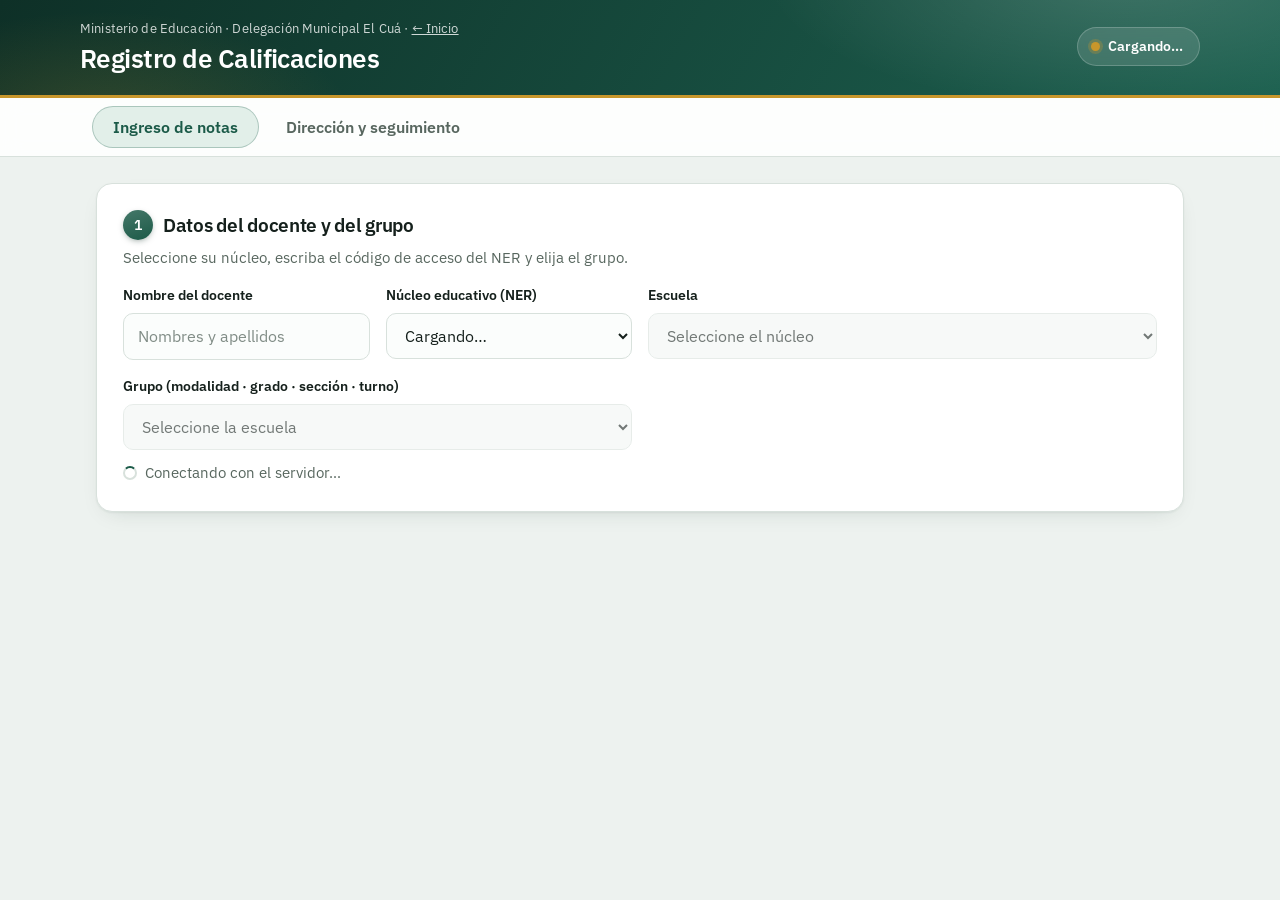
==== commit b379c7da: "Add files via upload" ====
--- a/REGISTRO_NOTAS.html
+++ b/REGISTRO_NOTAS.html
@@ -10,16 +10,16 @@
 <link rel="stylesheet" href="tema.css">
 <style>
   /* Los colores, botones, campos y tarjetas vienen de tema.css; aquí solo lo propio de esta página */
-  nav.tabs{background:var(--card); border-bottom:1px solid var(--border); position:sticky; top:0; z-index:6;}
-  nav.tabs .wrap{display:flex; gap:4px; padding:0 12px;}
-  .tab{background:none; border:none; border-bottom:3px solid transparent; padding:12px 18px; min-height:var(--toque); font:inherit; font-size:1rem; font-weight:600;
-       color:var(--muted); cursor:pointer; transition:color .15s ease, border-color .15s ease;}
-  .tab:hover{color:var(--text);}
-  .tab.on{color:var(--primary); border-bottom-color:var(--primary);}
-  main{max-width:1120px; margin:0 auto; padding:22px 16px 80px;}
+  nav.tabs{background:color-mix(in srgb, var(--card) 88%, transparent); -webkit-backdrop-filter:blur(10px); backdrop-filter:blur(10px); border-bottom:1px solid var(--border); position:sticky; top:0; z-index:6;}
+  nav.tabs .wrap{display:flex; gap:6px; padding:8px 12px;}
+  .tab{background:none; border:1.5px solid transparent; border-radius:999px; padding:8px 20px; min-height:42px; font:inherit; font-size:.97rem; font-weight:600;
+       color:var(--muted); cursor:pointer; transition:color .15s ease, background .15s ease, border-color .15s ease;}
+  .tab:hover{color:var(--text); background:var(--head);}
+  .tab.on{color:var(--primary); background:var(--primary-soft); border-color:color-mix(in srgb, var(--primary) 28%, transparent);}
+  main{max-width:1120px; margin:0 auto; padding:26px 16px 90px;}
   .card-h{display:flex; justify-content:space-between; align-items:flex-start; gap:12px; flex-wrap:wrap; margin-bottom:16px;}
-  .card h2{margin:0; font-size:1.15rem; font-weight:600; display:flex; align-items:center; gap:10px;}
-  .paso{flex:none; display:inline-grid; place-items:center; width:30px; height:30px; border-radius:50%; background:var(--primary); color:var(--on-primary); font-size:.9rem; font-weight:600;}
+  .card h2{margin:0; font-size:1.2rem; font-weight:600; display:flex; align-items:center; gap:10px; letter-spacing:-.015em;}
+  .paso{flex:none; display:inline-grid; place-items:center; width:30px; height:30px; border-radius:50%; background:linear-gradient(160deg, color-mix(in srgb, var(--primary) 82%, #fff), var(--primary)); color:var(--on-primary); font-size:.9rem; font-weight:600; box-shadow:0 2px 6px -2px rgba(15,45,36,.5);}
   .sub{margin:6px 0 0; color:var(--muted); font-size:.95rem; max-width:70ch;}
   .grid{display:grid; grid-template-columns:repeat(auto-fit,minmax(230px,1fr)); gap:16px;}
   .span2, #boxEscuela{grid-column:span 2;}
@@ -27,14 +27,14 @@
   .codigo{display:flex; gap:8px;}
   .codigo input{max-width:170px; font-family:var(--mono); letter-spacing:.2em; font-weight:600; text-align:center;}
   .info{margin-top:12px; font-size:.92rem; color:var(--muted); min-height:1em;}
-  .barra-grupo{background:var(--primary-soft); border-left:4px solid var(--primary); border-radius:var(--radius-sm); padding:12px 16px; margin-bottom:14px; font-size:.98rem;}
+  .barra-grupo{background:var(--primary-soft); border:1px solid color-mix(in srgb, var(--primary) 22%, transparent); border-radius:12px; padding:13px 18px; margin-bottom:14px; font-size:.98rem;}
   .barra-grupo b{font-weight:600;}
 
   /* Tabla de notas */
-  .tablewrap{overflow-x:auto; -webkit-overflow-scrolling:touch; border:1px solid var(--border); border-radius:var(--radius-sm);}
+  .tablewrap{overflow-x:auto; -webkit-overflow-scrolling:touch; border:1px solid var(--border); border-radius:12px; box-shadow:var(--sombra);}
   table.notas{width:100%; border-collapse:collapse; font-size:.9rem; table-layout:fixed;}
   table.notas col.c-n{width:42px;} table.notas col.c-name{width:250px;} table.notas col.c-g{width:78px;} table.notas col.c-p{width:70px;}
-  table.notas thead th{background:var(--head); text-align:center; padding:10px 4px; border-bottom:1px solid var(--border); color:var(--muted);
+  table.notas thead th{background:var(--head); text-align:center; padding:12px 4px; border-bottom:1px solid var(--border); color:var(--muted);
     font-size:.74rem; font-weight:500; line-height:1.2; word-break:break-word; vertical-align:bottom;}
   table.notas thead th b{display:block; color:var(--text); font-size:.82rem; font-weight:700;}
   table.notas tbody td{padding:5px 4px; border-bottom:1px solid var(--line); text-align:center; vertical-align:middle; background:var(--card);}
@@ -45,9 +45,9 @@
   thead th.nombre-col{z-index:3; text-align:left; background:var(--head) !important;}
   .num-col{color:var(--muted); font-size:.8rem; font-family:var(--mono);}
   .gi, .qs{display:block; width:100%; height:42px; margin:0; padding:0 2px; text-align:center; text-align-last:center; font-family:var(--mono); font-size:1rem; font-variant-numeric:tabular-nums;
-    border:1.5px solid var(--border); border-radius:6px; background:var(--card); color:var(--text); -webkit-appearance:none; appearance:none; transition:border-color .15s ease, background .15s ease;}
+    border:1.5px solid var(--border); border-radius:8px; background:var(--campo); color:var(--text); -webkit-appearance:none; appearance:none; transition:border-color .15s ease, background .15s ease, box-shadow .15s ease;}
   .gi:hover, .qs:hover{border-color:var(--primary);}
-  .gi:focus, .qs:focus{outline:3px solid var(--primary-soft); outline-offset:0; border-color:var(--primary);}
+  .gi:focus, .qs:focus{outline:none; border-color:var(--primary); box-shadow:0 0 0 4px color-mix(in srgb, var(--primary) 18%, transparent);}
   .gi.mod, .qs.mod{border-color:var(--gold); box-shadow:inset 0 -3px 0 var(--gold);}
   .gi.baja, .rv.baja{color:var(--danger); font-weight:700;}
   .gi.baja{background:var(--danger-bg); border-color:var(--danger);}
@@ -75,28 +75,31 @@
 
   /* Barra de guardado: queda a la vista mientras se digita */
   .acciones{display:flex; justify-content:space-between; align-items:center; gap:12px; flex-wrap:wrap; position:sticky; bottom:0; z-index:5;
-    margin:18px -24px 0; padding:14px 24px calc(14px + env(safe-area-inset-bottom,0px)); background:var(--card); border-top:1px solid var(--border);
-    box-shadow:0 -8px 18px rgba(0,0,0,.06);}
-  @media (max-width:640px){ .acciones{margin:16px -16px 0; padding:12px 16px calc(12px + env(safe-area-inset-bottom,0px));} .acciones .btn{flex:1;} }
+    margin:18px -26px 0; padding:14px 26px calc(14px + env(safe-area-inset-bottom,0px)); background:color-mix(in srgb, var(--card) 92%, transparent); -webkit-backdrop-filter:blur(10px); backdrop-filter:blur(10px);
+    border-top:1px solid var(--border); box-shadow:0 -10px 24px -14px rgba(15,45,36,.28);}
+  @media (max-width:640px){ .acciones{margin:16px -18px 0; padding:12px 18px calc(12px + env(safe-area-inset-bottom,0px));} .acciones .btn{flex:1;} }
   .fila{display:flex; gap:8px; flex-wrap:wrap; align-items:center;}
   .stats{display:grid; grid-template-columns:repeat(auto-fit,minmax(190px,1fr)); gap:12px; margin:18px 0;}
-  .stat{background:var(--head); border:1px solid var(--border); border-left:4px solid var(--primary); border-radius:var(--radius-sm); padding:14px 16px;}
-  .stat b{display:block; font-family:var(--mono); font-size:1.7rem; font-weight:600; line-height:1.15;}
+  .stat{position:relative; background:var(--card); border:1px solid var(--border); border-radius:14px; padding:16px 18px 14px; box-shadow:var(--sombra); overflow:hidden;}
+  .stat::before{content:""; position:absolute; left:0; right:0; top:0; height:4px; background:var(--primary);}
+  .stat b{display:block; font-family:var(--mono); font-size:1.85rem; font-weight:600; line-height:1.15; letter-spacing:-.02em; margin-top:2px;}
   .stat span{font-size:.9rem; color:var(--muted);}
-  .stat.clic{cursor:pointer; transition:border-color .15s ease;} .stat.clic:hover{border-color:var(--gold);}
-  .stat.alerta{border-left-color:var(--gold);} .stat.alerta b{color:var(--warn);}
+  .stat.clic{cursor:pointer; transition:transform .15s ease, box-shadow .15s ease, border-color .15s ease;} .stat.clic:hover{border-color:var(--gold); transform:translateY(-2px); box-shadow:var(--sombra-lg);}
+  .stat.alerta::before{background:var(--gold);} .stat.alerta b{color:var(--warn);}
   .empty{padding:32px 12px; text-align:center; color:var(--muted); font-size:.98rem;}
   .spin{display:inline-block; width:14px; height:14px; border:2px solid var(--border); border-top-color:var(--primary); border-radius:50%;
     animation:g .7s linear infinite; vertical-align:-2px; margin-right:8px;}
   @keyframes g{to{transform:rotate(360deg)}}
-  .lista{overflow-x:auto; border:1px solid var(--border); border-radius:var(--radius-sm); margin-top:12px;}
+  .lista{overflow-x:auto; border:1px solid var(--border); border-radius:12px; margin-top:12px; box-shadow:var(--sombra);}
   .lista table{width:100%; border-collapse:collapse; font-size:.92rem;}
-  .lista th{background:var(--head); text-align:left; padding:11px 12px; border-bottom:1px solid var(--border); color:var(--muted); font-size:.85rem; font-weight:600; white-space:nowrap;}
-  .lista td{padding:12px; border-bottom:1px solid var(--line); vertical-align:middle;}
+  .lista th{background:var(--head); text-align:left; padding:12px 14px; border-bottom:1px solid var(--border); color:var(--muted); font-size:.85rem; font-weight:600; white-space:nowrap;}
+  .lista td{padding:13px 14px; border-bottom:1px solid var(--line); vertical-align:middle;}
+  .lista tbody tr:last-child td{border-bottom:none;}
   .lista tr.clic{cursor:pointer;} .lista tr.clic:hover td{background:var(--primary-soft);}
-  .bar{height:8px; background:var(--line); border-radius:4px; overflow:hidden; min-width:100px;}
-  .bar i{display:block; height:100%; background:var(--primary); border-radius:4px;}
-  .chip{font-size:.8rem; font-weight:600; padding:3px 10px; border-radius:999px; white-space:nowrap; border:1px solid;}
+  .bar{height:10px; background:var(--line); border-radius:999px; overflow:hidden; min-width:100px;}
+  .bar i{display:block; height:100%; background:linear-gradient(90deg, var(--primary), color-mix(in srgb, var(--primary) 72%, #fff)); border-radius:999px;}
+  #avisoAvance{margin-bottom:16px;} #avisoAvance:empty{margin:0;}
+  .chip{font-size:.8rem; font-weight:600; padding:3px 11px; border-radius:999px; white-space:nowrap; border:1px solid;}
   .chip.ok{color:var(--ok); background:var(--ok-bg); border-color:transparent;}
   .chip.pend{color:var(--muted); border-color:var(--border);}
   .check{display:flex; align-items:center; gap:8px; font-size:.95rem; color:var(--muted); font-weight:500; margin:0;}
@@ -111,9 +114,25 @@
   .chip.gris{color:var(--muted); background:var(--line); border-color:transparent;}
   .chip.warn{color:var(--warn); background:var(--warn-bg); border-color:transparent;}
   .sub-h{margin:18px 0 6px; font-size:1rem; font-weight:600;}
+  .corte.warn{background:var(--warn-bg); color:var(--warn);} .corte.err{background:var(--danger-bg); color:var(--danger);}
+  details.msg summary{cursor:pointer;} details.msg table{margin-top:10px; background:var(--card); color:var(--text); border-radius:var(--radius-sm);} details.msg th, details.msg td{padding:8px 10px; text-align:left;}
   .agregar{margin-top:18px; border-top:1px solid var(--line); padding-top:16px;}
-  .form-agregar{margin-top:12px; border:1px solid var(--border); border-radius:var(--radius-sm); padding:16px; background:var(--head);}
+  .form-agregar{margin-top:12px; border:1px solid var(--border); border-radius:12px; padding:18px; background:var(--head);}
   .form-agregar .grid{grid-template-columns:repeat(auto-fit,minmax(170px,1fr));}
+  /* Herramientas del panel (permisos, claves, matrícula, listas y notas del grupo): se abren en una ventana encima, una a la vez */
+  #matriculaCard, #clavesCard, #permisosCard, #agregadosCard, #retiradosCard, #detalleCard{position:fixed; z-index:50; left:50%; top:50%; transform:translate(-50%,-50%);
+    width:min(1040px, calc(100vw - 24px)); max-height:calc(100vh - 32px); overflow:auto; margin:0; padding-top:30px; box-shadow:var(--sombra-lg); overscroll-behavior:contain;}
+  #matriculaCard, #clavesCard, #permisosCard{width:min(780px, calc(100vw - 24px));}
+  #matriculaCard .card-h, #clavesCard .card-h, #permisosCard .card-h, #agregadosCard .card-h, #retiradosCard .card-h, #detalleCard .card-h{padding-right:48px;}
+  #btnCerrarMatricula, #btnCerrarClaves, #btnCerrarPermisos, #btnCerrarAg, #btnCerrarRet{display:none;}
+  #fondoModal{position:fixed; inset:0; z-index:40; background:rgba(6,18,14,.58); -webkit-backdrop-filter:blur(3px); backdrop-filter:blur(3px);}
+  .cerrar-x{position:sticky; float:right; top:0; z-index:3; width:40px; height:40px; margin:-14px -14px 0 8px; border-radius:50%; border:1px solid var(--border); background:var(--card); color:var(--text);
+    font-size:1.05rem; line-height:1; cursor:pointer; box-shadow:var(--sombra); transition:background .15s ease, border-color .15s ease;}
+  .cerrar-x:hover{background:var(--head); border-color:var(--primary);}
+  @media (max-width:640px){
+    #matriculaCard, #clavesCard, #permisosCard, #agregadosCard, #retiradosCard, #detalleCard{width:calc(100vw - 16px); max-height:calc(100vh - 16px); padding:22px 16px 16px;}
+  }
+  @media (max-width:640px){ nav.tabs .wrap{gap:4px; padding:8px;} .tab{flex:1; padding:6px 8px; border-radius:16px; font-size:.9rem; line-height:1.2; min-height:44px;} }
 </style>
 </head>
 <body>
@@ -123,7 +142,7 @@
       <small>Ministerio de Educación · Delegación Municipal El Cuá · <a href="index.html" style="color:inherit">← Inicio</a></small>
       <h1>Registro de Calificaciones</h1>
     </div>
-    <div class="corte" id="corteBadge">Cargando…</div>
+    <div style="display:flex; gap:8px; flex-wrap:wrap; align-items:center"><div class="corte" id="corteBadge">Cargando…</div><div class="corte" id="limiteBadge" hidden></div></div>
   </div>
 </div>
 <nav class="tabs">
@@ -132,6 +151,8 @@
     <button class="tab" data-vista="direccion">Dirección y seguimiento</button>
   </div>
 </nav>
+<div id="fondoModal" hidden></div>
+<div class="wrap"><div id="redAviso" class="msg warn" hidden style="position:sticky; top:8px; z-index:30"></div></div>
 
 <main>
   <!-- ================= DOCENTE ================= -->
@@ -249,6 +270,7 @@
           <div><label for="fEscuela">Escuela</label><select id="fEscuela"></select></div>
         </div>
         <div class="stats" id="stats"></div>
+        <div id="avisoAvance"></div>
         <div class="fila">
           <button class="btn" id="btnPadron">Descargar notas (Excel)</button>
           <label class="check"><input type="checkbox" id="chkPendientes"> Incluir grupos pendientes en blanco</label>
@@ -286,6 +308,14 @@
           <div style="align-self:flex-end"><button class="btn" id="btnActivar">Activar este periodo</button></div>
         </div>
         <div id="periodoMsg"></div>
+        <h3 class="sub-h">Fecha límite de digitación</h3>
+        <p class="muted">Se aplica al corte y año elegidos arriba. Los docentes la ven en la parte superior de su página y los directores en su avance.</p>
+        <div class="fila">
+          <div><label for="pLimite">Fecha límite</label><input type="date" id="pLimite"></div>
+          <div style="align-self:flex-end"><button class="btn" id="btnLimite">Guardar fecha</button></div>
+          <div style="align-self:flex-end"><button class="btn sec" id="btnQuitarLimite">Quitar fecha</button></div>
+        </div>
+        <div id="limiteMsg"></div>
         <h3 class="sub-h">Quién puede registrar notas</h3>
         <div class="fila"><button class="btn sec sm" id="btnAbrirTodos">Permitir a todos los NER</button><button class="btn sec sm" id="btnBloquearTodos">Bloquear a todos los NER</button></div>
         <div class="lista" id="listaPermisos"></div>
@@ -366,9 +396,9 @@
       body: JSON.stringify(Object.assign({action}, payload || {}))});
   }catch(e){
     if (intentos > 0){ await new Promise(r => setTimeout(r, 1200)); return api(action, payload, intentos - 1); }
-    throw new Error('Sin conexión a internet o el servidor no responde.');
+    const er = new Error('Sin conexión a internet o el servidor no responde.'); er.red = true; throw er;
   }
-  const data = await res.json();
+  const data = await res.json().catch(() => { const er = new Error('El servidor no respondió bien. Intente de nuevo en un momento.'); er.red = true; throw er; });
   if (data && data.error) throw new Error(data.error);
   return data;
 }
@@ -613,9 +643,25 @@
 el('docente').value = LS.get('rdc_docente') || '';
 el('docente').addEventListener('change', () => LS.set('rdc_docente', el('docente').value.trim()));
 
+function diasHasta(f){
+  const h = new Date(); h.setMinutes(h.getMinutes() - h.getTimezoneOffset());
+  return Math.round((new Date(f + 'T12:00:00') - new Date(h.toISOString().slice(0, 10) + 'T12:00:00')) / 86400000);
+}
+function plazo(f){   // fecha límite -> texto y color; null si no hay
+  if (!f) return null;
+  const d = diasHasta(f);
+  return {fecha:f.split('-').reverse().join('/'), dias:d, cls: d < 0 ? 'err' : d <= 3 ? 'warn' : '',
+    txt: d < 0 ? `venció hace ${-d} día${d === -1 ? '' : 's'}` : d === 0 ? 'vence hoy' : d === 1 ? 'vence mañana' : `quedan ${d} días`};
+}
+function mostrarLimite(f){
+  const b = el('limiteBadge'), p = plazo(f);
+  b.hidden = !p; b.className = 'corte' + (p && p.cls ? ' ' + p.cls : '');
+  if (p) b.textContent = `Fecha límite ${p.fecha} · ${p.txt}`;
+}
 function aplicarInit(d){
   D.v = d.v; D.corte = d.corte; D.anio = d.anio; D.centros = d.centros || []; D.causas = d.causas || [];
   el('corteBadge').textContent = `${D.corte} Corte · ${D.anio}`;
+  mostrarLimite(d.limite);
   el('subtitulo').textContent = `Digitación del ${D.corte} corte (${['I','II'].indexOf(D.corte) >= 0 ? 'I' : 'II'} semestre). Seleccione su núcleo, escriba el código de acceso del NER y elija el grupo.`;
   const previo = nucleoSel.value || (LS.get('rdc_ult') || {}).nucleo || '';
   const nucleos = [...new Set(D.centros.map(c => c.u).filter(Boolean))].sort();
@@ -624,12 +670,14 @@
 }
 
 async function init(){
+  mostrarCola(); reenviarCola();   // notas que quedaron pendientes por mala conexión
   const cache = LS.get('rdc_init');
   if (cache) aplicarInit(cache);
   else el('loadmsg').innerHTML = spin('Conectando con el servidor…');
   try{
     const d = await api('init');
     LS.set('rdc_init', d);
+    mostrarLimite(d.limite);
     if (!cache || cache.v !== d.v || cache.corte !== d.corte || (cache.centros || []).length !== d.centros.length) aplicarInit(d);
     if (!cache) el('loadmsg').textContent = '';
   }catch(e){
@@ -988,6 +1036,8 @@
   if (!pend){ saveMsg.innerHTML = '<div class="msg ok">No hay cambios pendientes por guardar.</div>'; return; }
   LS.set('rdc_docente', docente);
   const enviados = JSON.parse(JSON.stringify(D.tocados));
+  const envio = {corte:D.corte, id:g.id, docente, nucleo:nucleoSel.value, texto:grupoTxt(g),
+    grupo:{estab:D.esc.estab, programa:g.programa, modalidad:g.modalidad, nivel:g.nivel, seccion:g.seccion, turno:g.turno}, materias:D.plan.materias.map(x => x.code)};
   D.guardando = true; btn.disabled = true; el('statusText').innerHTML = spin('Guardando…'); saveMsg.innerHTML = '';
   try{
     const r = await api('guardar', {corte:D.corte, docente, codigo:codigoDe(nucleoSel.value),
@@ -996,11 +1046,8 @@
     const doc = r.doc;
     D.guardados[g.id] = {id:g.id, docente:doc.docente, actualizado:doc.actualizado};
     // lo escrito mientras se guardaba queda pendiente
-    Object.keys(enviados).forEach(cp => Object.keys(enviados[cp]).forEach(c => {
-      if (D.tocados[cp] && D.tocados[cp][c] === enviados[cp][c]) delete D.tocados[cp][c];
-    }));
-    Object.keys(D.tocados).forEach(cp => { if (!Object.keys(D.tocados[cp]).length) delete D.tocados[cp]; });
-    if (contarTocados(D.tocados)) LS.set(`rdc_borrador_${D.corte}_${g.id}`, D.tocados); else LS.del(`rdc_borrador_${D.corte}_${g.id}`);
+    descontar(D.tocados, enviados);
+    if (contarTocados(D.tocados)) LS.set(claveBorrador(D.corte, g.id), D.tocados); else { LS.del(claveBorrador(D.corte, g.id)); quitarCola(claveBorrador(D.corte, g.id)); }
     if (D.grupo === g){
       aplicarDoc(doc); pintarTabla();
       saveMsg.innerHTML = `<div class="msg ok">Notas guardadas correctamente (${pend} casilla${pend === 1 ? '' : 's'}). Puede seguir editando cuando lo necesite. Los estudiantes con notas de 59 o menos se reportan solos a Reprobados.</div>`;
@@ -1009,9 +1056,76 @@
   }catch(e){
     el('statusText').textContent = '';
     if (/código de acceso/i.test(e.message)) codigoRechazado();
-    else saveMsg.innerHTML = `<div class="msg err">No se guardó: ${esc(e.message)}. Sus cambios siguen en este equipo; intente de nuevo cuando tenga conexión.</div>`;
+    else if (e.red){   // sin internet: queda en este equipo y se reenvía solo
+      if (D.grupo === g) LS.set(claveBorrador(D.corte, g.id), D.tocados);
+      encolar(envio); mostrarCola();
+      if (D.grupo === g) actualizarEstado();
+      saveMsg.innerHTML = `<div class="msg warn">No hay conexión. Sus ${pend} cambio${pend === 1 ? '' : 's'} quedaron guardados en este equipo y se enviarán solos cuando vuelva internet. Puede seguir digitando.</div>`;
+    }
+    else saveMsg.innerHTML = `<div class="msg err">No se guardó: ${esc(e.message)}. Sus cambios siguen en este equipo; intente de nuevo.</div>`;
   }finally{ D.guardando = false; btn.disabled = false; }
 });
+
+// ---- Cola de envío: si el guardado falla por mala conexión, las notas se reenvían solas ----
+// El borrador (rdc_borrador_*) ya vive en este equipo; la cola solo recuerda a qué grupo pertenece y con qué datos enviarlo.
+const COLA = 'rdc_cola';
+const cola = () => LS.get(COLA) || {};
+const claveBorrador = (corte, id) => `rdc_borrador_${corte}_${id}`;
+function quitarCola(clave){ const q = cola(); if (q[clave]){ delete q[clave]; LS.set(COLA, q); } }
+function encolar(m){ const q = cola(); q[claveBorrador(m.corte, m.id)] = m; LS.set(COLA, q); }
+function descontar(dest, enviados){   // quita de dest lo que ya se envió igual (lo editado mientras tanto se conserva)
+  Object.keys(enviados).forEach(cp => Object.keys(enviados[cp]).forEach(c => { if (dest[cp] && dest[cp][c] === enviados[cp][c]) delete dest[cp][c]; }));
+  Object.keys(dest).forEach(cp => { if (!Object.keys(dest[cp]).length) delete dest[cp]; });
+}
+function avisoRed(html, cls, ms){
+  const a = el('redAviso');
+  clearTimeout(avisoRed.t);
+  a.hidden = !html; a.className = 'msg ' + (cls || 'ok'); a.innerHTML = html;
+  if (ms) avisoRed.t = setTimeout(mostrarCola, ms);
+}
+function mostrarCola(){
+  const n = Object.keys(cola()).length;
+  avisoRed(n ? `Hay notas de ${n} grupo${n === 1 ? '' : 's'} guardadas en este equipo que todavía no llegan al servidor. Se enviarán solas cuando haya internet.` : '', 'warn');
+}
+let reenviando = false;
+async function reenviarCola(){
+  if (reenviando) return;
+  reenviando = true;
+  let enviadas = 0, fallo = false;
+  try{
+    for (const [clave, m] of Object.entries(cola())){
+      const abierto = !!D.grupo && D.corte === m.corte && D.grupo.id === m.id;
+      if (abierto && D.guardando) continue;
+      if (abierto) LS.set(clave, D.tocados);
+      const tocados = JSON.parse(JSON.stringify(LS.get(clave) || {})), n = contarTocados(tocados);
+      if (!n){ quitarCola(clave); continue; }
+      if (abierto) D.guardando = true;
+      try{
+        const r = await api('guardar', {corte:m.corte, docente:m.docente, codigo:codigoDe(m.nucleo), grupo:m.grupo, materias:m.materias, cambios:tocados}, 0);
+        const resto = abierto ? D.tocados : (LS.get(clave) || {});
+        descontar(resto, tocados);
+        if (contarTocados(resto)) LS.set(clave, resto); else { LS.del(clave); quitarCola(clave); }
+        enviadas += n;
+        if (abierto){
+          D.guardados[m.id] = {id:m.id, docente:r.doc.docente, actualizado:r.doc.actualizado};
+          aplicarDoc(r.doc); pintarTabla(); llenarGrupos();
+          el('saveMsg').innerHTML = '<div class="msg ok">Se enviaron las notas que estaban pendientes por falta de conexión.</div>';
+        }
+      }catch(e){
+        if (e.red) break;   // sigue sin internet: se intenta más tarde
+        fallo = true; quitarCola(clave);
+        avisoRed(`No se pudieron enviar las notas de ${esc(m.texto)}: ${esc(e.message)} Siguen guardadas en este equipo: abra el grupo y presione Guardar notas.`, 'err');
+        if (/código de acceso/i.test(e.message) && nucleoSel.value === m.nucleo) codigoRechazado();
+        break;
+      }finally{ if (abierto) D.guardando = false; }
+    }
+  }finally{ reenviando = false; }
+  if (fallo) return;
+  if (enviadas) avisoRed(`Se enviaron ${enviadas} nota${enviadas === 1 ? '' : 's'} que estaban pendientes ✓`, 'ok', 8000);
+  else mostrarCola();
+}
+window.addEventListener('online', reenviarCola);
+setInterval(() => { if (Object.keys(cola()).length) reenviarCola(); }, 30000);
 
 window.addEventListener('beforeunload', e => {
   if (D.grupo && contarTocados(D.tocados)){ LS.set(`rdc_borrador_${D.corte}_${D.grupo.id}`, D.tocados); e.preventDefault(); e.returnValue = ''; }
@@ -1118,6 +1232,7 @@
     <div class="stat clic" id="statRet" title="Ver la lista"><b>${retTot}</b><span>Estudiantes retirados${retTot ? ' · ver lista' : ''}</span></div>`;
   el('statRet').onclick = () => { if (retTot) verRetirados(); };
   el('statAg').onclick = () => { if (agTot) verAgregados(); };
+  renderAviso(gs, est);
 
   if (!est){
     const porEsc = {};
@@ -1140,6 +1255,60 @@
           <td>${m ? `<button class="btn sec sm" data-ver="${esc(g.id)}">Ver notas</button>` : ''}</td></tr>`; }).join('') + '</tbody></table>';
   }
 }
+// Aviso de avance: fecha límite y escuelas que todavía no terminan de digitar (dentro del alcance de quien entra)
+function pendientesPorEscuela(gs){
+  const por = {};
+  gs.forEach(g => {
+    const m = R.guard[g.id], activos = Math.max(0, g.n - (R.ret[g.id] || 0)), con = m ? m.conNotas : 0;
+    const o = por[g.estab] || (por[g.estab] = {e:g.estab, faltan:0, sinNotas:0});
+    o.faltan += Math.max(0, activos - con);
+    if (activos && !con) o.sinNotas++;
+  });
+  return Object.values(por).filter(o => o.faltan > 0).map(o => Object.assign(o, {c:R.centros[o.e]}))
+    .sort((a, b) => a.c.u.localeCompare(b.c.u) || b.faltan - a.faltan);
+}
+const plural = (n, uno, varios) => `${n} ${n === 1 ? uno : varios}`;
+function textoPendientes(pend, p, nom){
+  let t = `*Pendientes de digitación · ${nom}*\n`;
+  if (p) t += `Fecha límite: ${p.fecha} (${p.txt})\n`;
+  let ner = null;
+  pend.forEach(o => {
+    if (o.c.u !== ner){ ner = o.c.u; t += `\n*${ner}*\n`; }
+    t += `• ${o.c.n}: faltan ${plural(o.faltan, 'estudiante', 'estudiantes')}${o.sinNotas ? ` (${plural(o.sinNotas, 'grupo', 'grupos')} sin notas)` : ''}\n`;
+  });
+  return t.trim();
+}
+async function copiarTexto(t){
+  try{ await navigator.clipboard.writeText(t); return true; }
+  catch(e){ const a = document.createElement('textarea'); a.value = t; document.body.appendChild(a); a.select(); const ok = document.execCommand('copy'); a.remove(); return ok; }
+}
+function renderAviso(gs, est){
+  const p = plazo(R.data.limite), nom = `${R.corte} corte ${R.anio}`;
+  const pend = est ? [] : pendientesPorEscuela(gs), escuelas = new Set(gs.map(g => g.estab)).size;
+  let h = p ? `<div class="msg ${p.cls || 'ok'}"><b>Fecha límite del ${esc(nom)}: ${p.fecha}</b> · ${p.txt}.</div>` : '';
+  if (!est && escuelas){
+    if (!pend.length) h += `<div class="msg ok">Todas las escuelas (${escuelas}) terminaron de digitar el ${esc(nom)}.</div>`;
+    else {
+      const faltan = pend.reduce((a, o) => a + o.faltan, 0), multi = !el('fNucleo').value;
+      h += `<details class="msg ${p && p.dias < 0 ? 'err' : 'warn'}"><summary><b>Faltan ${pend.length} de ${escuelas} escuelas</b> por terminar de digitar · ${faltan.toLocaleString('es-NI')} estudiantes sin notas</summary>
+        <table><thead><tr>${multi ? '<th>Núcleo</th>' : ''}<th>Escuela</th><th>Estudiantes sin notas</th><th>Grupos sin ninguna nota</th></tr></thead><tbody>` +
+        pend.map(o => `<tr class="clic" data-e="${esc(o.e)}">${multi ? `<td>${esc(o.c.u)}</td>` : ''}<td><b>${esc(o.c.n)}</b></td><td>${o.faltan}</td><td>${o.sinNotas || ''}</td></tr>`).join('') +
+        `</tbody></table><div class="fila" style="margin-top:10px"><button class="btn sec sm" id="btnCopiarPend">Copiar lista para WhatsApp</button></div></details>`;
+    }
+  }
+  el('avisoAvance').innerHTML = h;
+  const b = el('btnCopiarPend');
+  if (b) b.onclick = async e => {
+    e.preventDefault();
+    b.textContent = (await copiarTexto(textoPendientes(pend, p, nom))) ? 'Copiado ✓' : 'No se pudo copiar';
+    setTimeout(() => { if (b.isConnected) b.textContent = 'Copiar lista para WhatsApp'; }, 3000);
+  };
+}
+el('avisoAvance').addEventListener('click', e => {
+  const tr = e.target.closest('tr.clic');
+  if (tr){ el('fEscuela').value = tr.dataset.e; renderPanel(); }
+});
+
 el('listaPanel').addEventListener('click', e => {
   const tr = e.target.closest('tr.clic');
   if (tr){ el('fEscuela').value = tr.dataset.e; renderPanel(); return; }
@@ -1229,6 +1398,7 @@
   try{
     const r = await api('permisos', cred());
     el('pCorte').value = r.corte; el('pAnio').value = r.anio;
+    R.limites = r.limites || {}; limiteDePeriodo();
     el('periodoActual').textContent = `Ahora los docentes registran notas del ${r.corte} corte ${r.anio}.`;
     const abiertos = r.lista.filter(n => n.acceso).length;
     el('listaPermisos').innerHTML = (msg || '') + `<table><thead><tr><th>NER</th><th>Registro de notas</th><th></th></tr></thead><tbody>` +
@@ -1239,6 +1409,23 @@
 }
 el('btnPermisos').addEventListener('click', () => verPermisos());
 el('btnCerrarPermisos').addEventListener('click', () => el('permisosCard').hidden = true);
+const clavePeriodo = (c, a) => a === '2026' ? c : `${a}-${c}`;
+function limiteDePeriodo(){ el('pLimite').value = (R.limites || {})[clavePeriodo(el('pCorte').value, el('pAnio').value)] || ''; el('limiteMsg').innerHTML = ''; }
+el('pCorte').addEventListener('change', limiteDePeriodo);
+el('pAnio').addEventListener('change', limiteDePeriodo);
+async function guardarLimite(fecha){
+  const corte = el('pCorte').value, anio = el('pAnio').value;
+  try{
+    await api('fijarLimite', Object.assign(cred(), {corte, anio, fecha}), 0);
+    R.limites = R.limites || {};
+    if (fecha) R.limites[clavePeriodo(corte, anio)] = fecha; else delete R.limites[clavePeriodo(corte, anio)];
+    el('pLimite').value = fecha;
+    el('limiteMsg').innerHTML = `<div class="msg ok">${fecha ? `Fecha límite del ${esc(corte)} corte ${esc(anio)}: ${fecha.split('-').reverse().join('/')}.` : 'Se quitó la fecha límite.'}</div>`;
+    if (corte === R.corte && anio === R.anio) cargarResumen();
+  }catch(err){ el('limiteMsg').innerHTML = `<div class="msg err">${esc(err.message)}</div>`; }
+}
+el('btnLimite').addEventListener('click', () => { if (!el('pLimite').value) el('limiteMsg').innerHTML = '<div class="msg err">Elija una fecha.</div>'; else guardarLimite(el('pLimite').value); });
+el('btnQuitarLimite').addEventListener('click', () => guardarLimite(''));
 function confirmar2(b, textoConfirmar){   // primer clic pide confirmar; el segundo ejecuta
   if (b.dataset.ok){ delete b.dataset.ok; return true; }
   const orig = b.textContent; b.dataset.ok = '1'; b.textContent = textoConfirmar;
@@ -1437,6 +1624,25 @@
     b.disabled = false; ['mArchivo','mAnio','mCorte'].forEach(i => el(i).disabled = false);
   }
 });
+
+// ---- Ventanas del panel: una sola abierta a la vez, con fondo, botón ✕, clic afuera y Escape ----
+const MODALES = ['matriculaCard', 'clavesCard', 'permisosCard', 'agregadosCard', 'retiradosCard', 'detalleCard'];
+function cerrarModales(){ MODALES.forEach(id => el(id).hidden = true); }
+MODALES.forEach(id => {
+  const card = el(id);
+  card.setAttribute('role', 'dialog'); card.setAttribute('aria-modal', 'true');
+  const x = document.createElement('button');
+  x.type = 'button'; x.className = 'cerrar-x'; x.title = 'Cerrar'; x.setAttribute('aria-label', 'Cerrar'); x.textContent = '✕';
+  x.addEventListener('click', () => card.hidden = true);
+  card.insertBefore(x, card.firstChild);
+  new MutationObserver(() => {
+    if (!card.hidden){ MODALES.forEach(o => { if (o !== id) el(o).hidden = true; }); card.scrollTop = 0; }
+    const abierta = MODALES.some(o => !el(o).hidden);
+    el('fondoModal').hidden = !abierta; document.body.style.overflow = abierta ? 'hidden' : '';
+  }).observe(card, {attributes:true, attributeFilter:['hidden']});
+});
+el('fondoModal').addEventListener('click', cerrarModales);
+document.addEventListener('keydown', e => { if (e.key === 'Escape') cerrarModales(); });
 
 // ============================================================
 //  EXPORTACIONES
--- a/tema.css
+++ b/tema.css
@@ -2,27 +2,34 @@
    Los colores viven aquí; si se cambia una variable, cambian las tres páginas.
    Modo oscuro: automático según el celular o la computadora. */
 :root{
-  --bg:#f1f4f2; --card:#ffffff; --border:#d3dcd8; --line:#e5ebe8; --text:#1a2332; --muted:#5d6878;
-  --primary:#1f3a34; --primary-dark:#142b26; --on-primary:#ffffff; --primary-soft:#e2eee9;
-  --head:#f4f7f5; --zebra:#fafcfb;
-  --ok:#1d6a43; --ok-bg:#e3f1e9; --danger:#a93a25; --danger-bg:#fbebe7; --warn:#835400; --warn-bg:#fbf1d5; --gold:#b98a2e;
-  --banda:#1f3a34; --radius:12px; --radius-sm:8px; --toque:46px;
+  --bg:#edf2ef; --card:#ffffff; --border:#d8e1dc; --line:#e7edea; --text:#15201c; --muted:#58675f; --campo:#fbfdfc;
+  --primary:#1b5a48; --primary-dark:#123f33; --on-primary:#ffffff; --primary-soft:#e2efe9;
+  --head:#f2f6f4; --zebra:#f9fbfa;
+  --ok:#17683f; --ok-bg:#e1f3e9; --danger:#b03a26; --danger-bg:#fcebe7; --warn:#845400; --warn-bg:#fcf1d6; --gold:#c8962b;
+  --banda-a:#0e3027; --banda-b:#1d6150;
+  --radius:16px; --radius-sm:10px; --toque:46px;
+  --sombra:0 1px 2px rgba(15,45,36,.06), 0 8px 24px -12px rgba(15,45,36,.18);
+  --sombra-lg:0 2px 4px rgba(15,45,36,.06), 0 18px 40px -16px rgba(15,45,36,.28);
   --fuente:"IBM Plex Sans","Segoe UI",Roboto,"Helvetica Neue",Arial,sans-serif;
   --mono:"IBM Plex Mono",ui-monospace,Consolas,monospace;
 }
 @media (prefers-color-scheme: dark){
   :root:not([data-theme="light"]){
-    --bg:#0f1613; --card:#17211d; --border:#2b3a34; --line:#222e29; --text:#e7eeea; --muted:#9aa9a2;
-    --primary:#86c9ae; --primary-dark:#a6dac6; --on-primary:#0f1613; --primary-soft:#1b2e27; --head:#1a2722; --zebra:#151f1b;
-    --ok:#6fcf9b; --ok-bg:#15281e; --danger:#f08a78; --danger-bg:#3a201b; --warn:#e8c068; --warn-bg:#342a17; --gold:#d9a93f;
-    --banda:#14241f;
+    --bg:#0b1310; --card:#141f1a; --border:#283832; --line:#1e2b25; --text:#e8efeb; --muted:#9aaaa3; --campo:#101a16;
+    --primary:#7fcdb0; --primary-dark:#a4dfc9; --on-primary:#0b1310; --primary-soft:#183027; --head:#18251f; --zebra:#121c17;
+    --ok:#6fcf9b; --ok-bg:#14291f; --danger:#f2917f; --danger-bg:#3a201b; --warn:#e8c068; --warn-bg:#34291a; --gold:#d9a93f;
+    --banda-a:#0a1e18; --banda-b:#154035;
+    --sombra:0 1px 2px rgba(0,0,0,.4), 0 8px 24px -12px rgba(0,0,0,.6);
+    --sombra-lg:0 2px 4px rgba(0,0,0,.4), 0 18px 40px -16px rgba(0,0,0,.7);
   }
 }
 :root[data-theme="dark"]{
-  --bg:#0f1613; --card:#17211d; --border:#2b3a34; --line:#222e29; --text:#e7eeea; --muted:#9aa9a2;
-  --primary:#86c9ae; --primary-dark:#a6dac6; --on-primary:#0f1613; --primary-soft:#1b2e27; --head:#1a2722; --zebra:#151f1b;
-  --ok:#6fcf9b; --ok-bg:#15281e; --danger:#f08a78; --danger-bg:#3a201b; --warn:#e8c068; --warn-bg:#342a17; --gold:#d9a93f;
-  --banda:#14241f;
+  --bg:#0b1310; --card:#141f1a; --border:#283832; --line:#1e2b25; --text:#e8efeb; --muted:#9aaaa3; --campo:#101a16;
+  --primary:#7fcdb0; --primary-dark:#a4dfc9; --on-primary:#0b1310; --primary-soft:#183027; --head:#18251f; --zebra:#121c17;
+  --ok:#6fcf9b; --ok-bg:#14291f; --danger:#f2917f; --danger-bg:#3a201b; --warn:#e8c068; --warn-bg:#34291a; --gold:#d9a93f;
+  --banda-a:#0a1e18; --banda-b:#154035;
+  --sombra:0 1px 2px rgba(0,0,0,.4), 0 8px 24px -12px rgba(0,0,0,.6);
+  --sombra-lg:0 2px 4px rgba(0,0,0,.4), 0 18px 40px -16px rgba(0,0,0,.7);
 }
 
 :root{color-scheme:light dark;}
@@ -30,51 +37,59 @@
 :root[data-theme="dark"]{color-scheme:dark;}
 *{box-sizing:border-box;}
 html{-webkit-text-size-adjust:100%;}
-body{margin:0; font-family:var(--fuente); font-size:16px; line-height:1.5; background:var(--bg); color:var(--text); -webkit-font-smoothing:antialiased;}
-h1,h2,h3{line-height:1.25; letter-spacing:-.005em;}
+body{margin:0; font-family:var(--fuente); font-size:16px; line-height:1.55; background:var(--bg); color:var(--text); -webkit-font-smoothing:antialiased; font-variant-numeric:tabular-nums;
+  background-image:radial-gradient(900px 380px at 50% -120px, color-mix(in srgb, var(--primary) 9%, transparent), transparent 70%); background-repeat:no-repeat;}
+h1,h2,h3{line-height:1.25; letter-spacing:-.01em; text-wrap:balance;}
 a{color:var(--primary);}
 [hidden]{display:none !important;}
-:focus-visible{outline:3px solid var(--primary); outline-offset:2px;}
+:focus-visible{outline:3px solid color-mix(in srgb, var(--primary) 55%, transparent); outline-offset:2px;}
 .wrap{max-width:1120px; margin:0 auto;}
+::selection{background:color-mix(in srgb, var(--primary) 28%, transparent);}
 
 /* Encabezado */
-.banda{background:var(--banda); color:#fff; padding:calc(16px + env(safe-area-inset-top,0px)) 16px 18px;}
+.banda{position:relative; background:linear-gradient(120deg, var(--banda-a) 0%, var(--banda-b) 100%); color:#fff; border-bottom:3px solid var(--gold);
+  padding:calc(18px + env(safe-area-inset-top,0px)) 16px 20px;}
+.banda::after{content:""; position:absolute; inset:0; pointer-events:none;
+  background:radial-gradient(520px 200px at 88% -30%, rgba(255,255,255,.16), transparent 70%), radial-gradient(360px 160px at 8% 130%, rgba(200,150,43,.18), transparent 70%);}
+.banda .wrap{position:relative; z-index:1;}
 .banda a{color:inherit;}
 .banda .wrap{display:flex; justify-content:space-between; align-items:center; gap:12px; flex-wrap:wrap;}
-.banda small{display:block; font-size:.84rem; opacity:.82; margin-bottom:2px;}
-.banda h1{margin:0; font-size:1.5rem; font-weight:600;}
-.corte{display:inline-flex; align-items:center; gap:8px; border-radius:999px; background:rgba(255,255,255,.14); padding:7px 16px 7px 13px; font-size:.92rem; font-weight:600;}
-.corte::before{content:""; width:9px; height:9px; border-radius:50%; background:var(--gold);}
+.banda small{display:block; font-size:.84rem; opacity:.8; margin-bottom:3px; letter-spacing:.01em;}
+.banda h1{margin:0; font-size:1.65rem; font-weight:600; letter-spacing:-.02em;}
+.corte{display:inline-flex; align-items:center; gap:8px; border-radius:999px; background:rgba(255,255,255,.12); border:1px solid rgba(255,255,255,.2);
+  padding:7px 16px 7px 13px; font-size:.9rem; font-weight:600; backdrop-filter:blur(6px);}
+.corte::before{content:""; width:9px; height:9px; border-radius:50%; background:var(--gold); box-shadow:0 0 0 3px rgba(200,150,43,.28);}
 
 /* Campos */
-label{display:block; font-size:.9rem; font-weight:600; margin-bottom:6px; color:var(--text);}
+label{display:block; font-size:.88rem; font-weight:600; margin-bottom:6px; color:var(--text);}
 input[type=text], input[type=password], input[type=date], select{
-  width:100%; min-height:var(--toque); padding:10px 13px; border-radius:var(--radius-sm); border:1.5px solid var(--border);
-  background:var(--card); color:var(--text); font:inherit; font-size:1rem; transition:border-color .15s ease, background .15s ease;}
-input:hover:not(:disabled), select:hover:not(:disabled){border-color:var(--primary);}
-input:focus, select:focus{outline:3px solid var(--primary-soft); outline-offset:0; border-color:var(--primary);}
-select:disabled, input:disabled{background:var(--head); opacity:.65; cursor:not-allowed;}
-::placeholder{color:var(--muted); opacity:.8;}
+  width:100%; min-height:var(--toque); padding:10px 14px; border-radius:var(--radius-sm); border:1.5px solid var(--border);
+  background:var(--campo); color:var(--text); font:inherit; font-size:1rem; transition:border-color .15s ease, background .15s ease, box-shadow .15s ease;}
+input:hover:not(:disabled), select:hover:not(:disabled){border-color:color-mix(in srgb, var(--primary) 60%, var(--border));}
+input:focus, select:focus{outline:none; border-color:var(--primary); box-shadow:0 0 0 4px color-mix(in srgb, var(--primary) 18%, transparent);}
+select:disabled, input:disabled{background:var(--head); opacity:.6; cursor:not-allowed;}
+::placeholder{color:var(--muted); opacity:.75;}
 
 /* Botones */
 .btn, .btn-enviar{display:inline-flex; align-items:center; justify-content:center; gap:8px; min-height:var(--toque); padding:10px 22px;
-  border-radius:var(--radius-sm); border:1.5px solid var(--primary); background:var(--primary); color:var(--on-primary);
-  font:inherit; font-size:1rem; font-weight:600; cursor:pointer; transition:all .15s ease;}
-.btn:hover:not(:disabled), .btn-enviar:hover:not(:disabled){background:var(--primary-dark); border-color:var(--primary-dark);}
-.btn:active:not(:disabled), .btn-enviar:active:not(:disabled){transform:translateY(1px);}
-.btn:disabled, .btn-enviar:disabled{opacity:.45; cursor:not-allowed;}
-.btn.sec{background:var(--card); color:var(--text); border-color:var(--border); font-weight:500;}
-.btn.sec:hover:not(:disabled){background:var(--head); border-color:var(--primary);}
+  border-radius:var(--radius-sm); border:1.5px solid var(--primary); color:var(--on-primary);
+  background:linear-gradient(180deg, color-mix(in srgb, var(--primary) 88%, #fff) 0%, var(--primary) 100%);
+  font:inherit; font-size:1rem; font-weight:600; cursor:pointer; box-shadow:0 1px 2px rgba(15,45,36,.18), inset 0 1px 0 rgba(255,255,255,.14); transition:all .15s ease;}
+.btn:hover:not(:disabled), .btn-enviar:hover:not(:disabled){background:var(--primary-dark); border-color:var(--primary-dark); box-shadow:0 6px 14px -6px rgba(15,45,36,.45);}
+.btn:active:not(:disabled), .btn-enviar:active:not(:disabled){transform:translateY(1px); box-shadow:none;}
+.btn:disabled, .btn-enviar:disabled{opacity:.45; cursor:not-allowed; box-shadow:none;}
+.btn.sec{background:var(--card); color:var(--text); border-color:var(--border); font-weight:500; box-shadow:0 1px 2px rgba(15,45,36,.06);}
+.btn.sec:hover:not(:disabled){background:var(--head); border-color:var(--primary); box-shadow:0 4px 10px -6px rgba(15,45,36,.3);}
 .btn.sm{min-height:38px; padding:6px 14px; font-size:.9rem;}
 .btn-enviar{width:100%; margin-top:6px;}
 
 /* Tarjetas y mensajes */
-.card{background:var(--card); border:1px solid var(--border); border-radius:var(--radius); padding:24px; margin-bottom:18px;}
-.msg{padding:12px 16px; border-radius:var(--radius-sm); margin-top:12px; font-size:.95rem; border-left:4px solid;}
+.card{background:var(--card); border:1px solid var(--border); border-radius:var(--radius); padding:26px; margin-bottom:20px; box-shadow:var(--sombra);}
+.msg{padding:12px 16px; border-radius:12px; margin-top:12px; font-size:.95rem; border:1px solid color-mix(in srgb, currentColor 22%, transparent);}
 .msg.ok{background:var(--ok-bg); color:var(--ok);}
 .msg.err{background:var(--danger-bg); color:var(--danger);}
 .msg.warn{background:var(--warn-bg); color:var(--warn);}
 .muted{color:var(--muted); font-size:.9rem;}
 
 @media (prefers-reduced-motion: reduce){ *{transition:none !important; animation:none !important;} }
-@media (max-width:640px){ .card{padding:16px;} .banda h1{font-size:1.3rem;} }
+@media (max-width:640px){ .card{padding:18px;} .banda h1{font-size:1.35rem;} }
